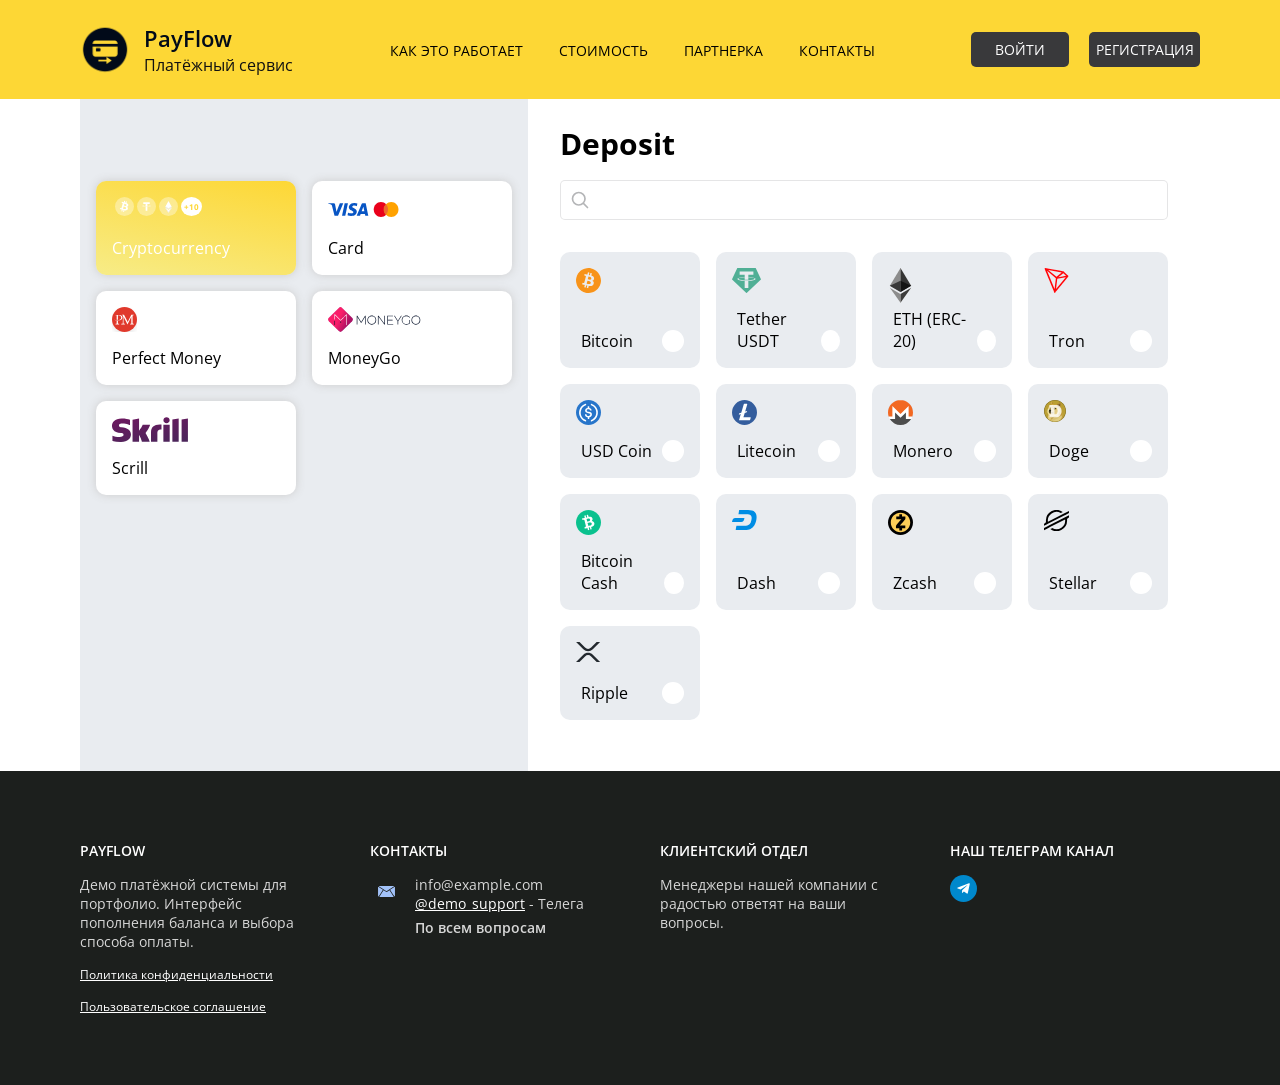
==== index.html @ 121de796 "Initial commit" ====
<!doctype html>
<html lang="en">
<head>
    <meta charset="UTF-8">
    <meta name="viewport" content="width=device-width, user-scalable=no, initial-scale=1.0, maximum-scale=1.0, minimum-scale=1.0">
    <meta http-equiv="X-UA-Compatible" content="ie=edge">
    <title>Оплата | PayFlow</title>
    <link rel="icon" type="image/png" href="./static/assets/img/favicon.png" />
    <link rel="apple-touch-icon-precomposed" href="./static/assets/img/favicon.png"/>
    <link href="https://fonts.googleapis.com/css2?family=Open+Sans:wght@400;700&display=swap" rel="stylesheet">
    <link rel="stylesheet" href="./static/assets/css/main.css">
</head>
<body>
    <section class="wrapper">
        <section class="header">
            <div class="container">
                <div class="header__logo">
                    <img src="./static/assets/img/logo.png" alt="" class="header__logo-image">
                    <p class="header__logo-title">
                        <span class="bold">PayFlow</span>
                        <span>Платёжный сервис</span>
                    </p>
                </div>
                <ul class="header__menu">
                    <li class="header__menu-item"><a href="#" class="header__menu-item-link">Как это работает</a></li>
                    <li class="header__menu-item"><a href="#" class="header__menu-item-link">Стоимость</a></li>
                    <li class="header__menu-item"><a href="#" class="header__menu-item-link">Партнерка</a></li>
                    <li class="header__menu-item"><a href="#contacts" class="header__menu-item-link">Контакты</a></li>
                </ul>
                <div class="header__auth">
                    <a href="#" class="header__auth-link">Войти</a>
                    <a href="#" class="header__auth-link">Регистрация</a>
                </div>
            </div>
        </section>

        <section class="payment-sistems">
            <div class="container">
                <div class="d-flex flex-wrap">
                    <div class="payment-sistems__left">
                        <div class="region opacity-0">
                            <span>Payment methods for the region</span><strong>Georgia </strong>
                            <a href="#">Change</a>
                        </div>
                        <div class="payments">
                            <a href="./index.html" class="payment payment--active">
                                <div class="payment__icons">
                                    <svg xmlns="http://www.w3.org/2000/svg" fill="none" viewBox="0 0 18 18" id="btc-label" class="">
                                        <g>
                                            <rect class="btc-svg-mono svg-mono" width="18" height="18" fill="currentColor" rx="9"></rect>
                                            <!-- <rect class="btc-svg-color svg-color" width="18" height="18" fill="#F7931A" rx="9"></rect> -->
                                            <path fill="#fff" d="M12.64 7.906c.114-1.055-.634-1.727-1.778-2.155l.415-1.494-.908-.252-.42 1.486c-.237-.067-.477-.145-.723-.208l.414-1.479-.908-.252-.415 1.494c-.199-.05-1.835-.508-1.835-.508l-.272.972s.675.173.662.182c.37.102.43.35.413.544L6.149 10.33c-.048.11-.168.275-.424.207.009.015-.66-.184-.66-.184L4.58 11.39l1.833.514-.42 1.51.909.253.425-1.52c.247.075.489.145.726.21l-.423 1.51.908.253.42-1.509c1.388.407 2.691.135 3.193-1.14.297-.774-.142-1.801-.746-2.238.597-.122 1.093-.517 1.234-1.328zm-2.17 2.88c-.515 1.255-2.214.464-2.829.296l.54-2.008c.617.169 2.614.535 2.288 1.713zm.393-2.931c-.43 1.13-1.882.452-2.393.309l.488-1.824c.512.148 2.12.362 1.905 1.515z"></path>
                                        </g>
                                    </svg>
                                    <svg xmlns="http://www.w3.org/2000/svg" fill="none" viewBox="0 0 18 18" id="tether-label" class="">
                                        <g>
                                            <rect class="tether-svg svg-mono" width="18" height="18" fill="currentColor" rx="9"></rect>
                                            <!-- <rect class="tether-svg svg-color" width="18" height="18" fill="#4CC7A5" rx="9"></rect> -->
                                            <path fill="#fff" d="M9.814 9.3c-.046.004-.28.02-.804.02-.417 0-.713-.014-.817-.02-1.61-.076-2.812-.38-2.812-.745s1.202-.668 2.812-.747v1.19c.106.008.407.027.824.027.5 0 .75-.023.795-.027V7.809c1.607.078 2.806.382 2.806.746 0 .363-1.198.668-2.806.745h.002zm0-1.614V6.622h2.242V5H5.951v1.622h2.242v1.064C6.37 7.776 5 8.169 5 8.638c0 .47 1.37.861 3.193.953V13h1.62V9.59C11.632 9.499 13 9.107 13 8.638c0-.47-1.367-.86-3.187-.952z"></path>
                                        </g>
                                    </svg>
                                    <svg xmlns="http://www.w3.org/2000/svg" fill="none" viewBox="0 0 18 18" id="eth-label" class="">
                                        <rect class="ethereum-svg svg-mono" width="18" height="18" fill="currentColor" rx="9"></rect>
                                        <!-- <rect class="ethereum-svg svg-color" width="18" height="18" fill="#1D1C1C" rx="9"></rect> -->
                                        <path fill="#fff" d="M11.976 9.166l-2.84-5.082a.153.153 0 00-.272 0l-2.84 5.082a.186.186 0 00.053.242l2.84 1.881c.051.034.115.034.165 0l2.84-1.88c.077-.05.1-.16.054-.243z"></path>
                                        <path fill="#fff" d="M11.84 10.22l-2.757 1.86a.148.148 0 01-.168 0l-2.757-1.86c-.05-.034-.105.03-.071.083l2.78 4.347c.065.1.199.1.263 0l2.781-4.347c.033-.052-.022-.117-.071-.084z"></path>
                                        <path fill="#E6E7E8" d="M11.76 8.779L9.083 10.55a.148.148 0 01-.166 0L6.24 8.78l-.216.387a.186.186 0 00.053.243l2.84 1.88c.051.034.115.034.166 0l2.84-1.88c.075-.05.1-.16.053-.243l-.216-.387z"></path>
                                        <path fill="#E6E7E8" d="M11.84 10.22l-.61.41-2.1 3.283c-.064.1-.198.1-.262 0l-2.1-3.282-.61-.412c-.05-.033-.105.032-.071.084l2.78 4.347c.065.1.199.1.263 0l2.781-4.347c.033-.052-.022-.117-.072-.084z"></path>
                                    </svg>
                                    <span class="payment__current"> +10</span>
                                </div>
                                <div class="payment__title">Cryptocurrency</div>
                            </a>
                            <a href="./cards-template/master-card.html" class="payment">
                                <div class="payment__icons">
                                    <svg width="41" height="13" viewBox="0 0 41 13" fill="none" xmlns="http://www.w3.org/2000/svg" id="card_visa-card">
                                        <!-- <g class="visa-svg svg-mono" fill="#fff">
                                            <path fill-rule="evenodd" clip-rule="evenodd" d="M40.22 12.798h.08l-.044-.212-.058-.28-.447-2.135a1459.488 1459.488 0 01-.83-3.968c-.126-.611-.254-1.222-.382-1.833L37.69.298c-.013-.057-.03-.08-.092-.08H34.91c-.075 0-.155.005-.23.018-.57.093-.96.412-1.181.942-.805 1.924-1.612 3.847-2.418 5.77l-2.418 5.77a.984.984 0 01-.03.08h3.335c.053 0 .075-.018.093-.067.212-.583.425-1.167.633-1.75.013-.045.035-.062.084-.062h4.052c.053 0 .076.017.084.066l.16.763.203.97c.014.066.04.08.102.08h2.84zm-4.835-9.16c.327 1.564.655 3.13.982 4.707-.907 0-1.805 0-2.712.005.57-1.579 1.137-3.144 1.708-4.713h.022z"></path>
                                            <path d="M0 .58C.027.458.049.343.075.224H5.566c.783 0 1.384.486 1.54 1.25.15.77.291 1.54.437 2.309.155.831.314 1.662.47 2.494.15.809.305 1.618.455 2.423l.018.088c.053-.137.101-.256.15-.376 1.07-2.701 2.137-5.403 3.203-8.1.027-.066.058-.088.128-.088 1.075.004 2.15 0 3.226.004h.093c-.014.031-.018.053-.027.075L10.043 12.74c-.018.048-.04.07-.093.066H6.64c-.021 0-.04 0-.066-.004-.075-.297-.154-.588-.23-.885L4.287 3.96l-.385-1.464a1.272 1.272 0 00-.668-.822 8.709 8.709 0 00-1.606-.646C1.106.873.575.744.053.603.04.59.023.585 0 .58zM28.815 3.207a6.984 6.984 0 00-1.08-.384 6.134 6.134 0 00-1.77-.204c-.397.013-.787.075-1.145.265-.235.124-.43.288-.531.54-.124.3-.062.566.141.809.186.221.425.385.673.522.456.256.916.495 1.376.747.513.283 1.004.601 1.416 1.026.442.45.739.977.845 1.605.053.322.057.645.022.972a3.84 3.84 0 01-.46 1.504c-.394.703-.965 1.216-1.664 1.6-.593.327-1.23.526-1.898.65a8.775 8.775 0 01-1.831.137c-.983-.03-1.947-.163-2.885-.464-.177-.057-.345-.124-.526-.19.199-.92.393-1.835.588-2.755.035.014.062.027.088.04.465.221.934.42 1.434.548.411.106.827.173 1.252.195.327.018.65.026.973-.018.43-.057.837-.168 1.177-.45.332-.27.456-.69.323-1.066a1.07 1.07 0 00-.296-.43 3.438 3.438 0 00-.775-.53c-.38-.203-.77-.393-1.15-.601-.553-.3-1.066-.663-1.49-1.136-.377-.42-.642-.898-.74-1.455-.088-.5-.044-.995.084-1.481.235-.862.744-1.539 1.451-2.065.65-.482 1.385-.778 2.173-.955A8.093 8.093 0 0126.73.01c.885.04 1.743.225 2.575.521.057.022.066.04.057.102-.18.84-.362 1.68-.54 2.52.005.009 0 .027-.008.053zM14.012 12.793l.132-.632c.257-1.194.51-2.383.766-3.577.26-1.211.518-2.427.778-3.639.261-1.216.522-2.432.784-3.643.07-.336.141-.672.216-1.008.01-.04.014-.075.076-.075 1.044.004 2.088 0 3.132 0h.053c-.022.12-.044.23-.07.34-.421 1.968-.841 3.94-1.266 5.907-.416 1.937-.832 3.873-1.243 5.81-.036.16-.067.314-.102.473-.009.035-.022.049-.058.049h-3.167c-.01.004-.018 0-.031-.005z"></path>
                                        </g> -->
                                        <g class="visa-svg svg-color" fill="#0855C4"><path fill-rule="evenodd" clip-rule="evenodd" d="M40.22 12.798h.08l-.044-.212-.058-.28-.447-2.135a1459.488 1459.488 0 01-.83-3.968c-.126-.611-.254-1.222-.382-1.833L37.69.298c-.013-.057-.03-.08-.092-.08H34.91c-.075 0-.155.005-.23.018-.57.093-.96.412-1.181.942-.805 1.924-1.612 3.847-2.418 5.77l-2.418 5.77a.984.984 0 01-.03.08h3.335c.053 0 .075-.018.093-.067.212-.583.425-1.167.633-1.75.013-.045.035-.062.084-.062h4.052c.053 0 .076.017.084.066l.16.763.203.97c.014.066.04.08.102.08h2.84zm-4.835-9.16c.327 1.564.655 3.13.982 4.707-.907 0-1.805 0-2.712.005.57-1.579 1.137-3.144 1.708-4.713h.022z"></path><path d="M0 .58C.027.458.049.343.075.224H5.566c.783 0 1.384.486 1.54 1.25.15.77.291 1.54.437 2.309.155.831.314 1.662.47 2.494.15.809.305 1.618.455 2.423l.018.088c.053-.137.101-.256.15-.376 1.07-2.701 2.137-5.403 3.203-8.1.027-.066.058-.088.128-.088 1.075.004 2.15 0 3.226.004h.093c-.014.031-.018.053-.027.075L10.043 12.74c-.018.048-.04.07-.093.066H6.64c-.021 0-.04 0-.066-.004-.075-.297-.154-.588-.23-.885L4.287 3.96l-.385-1.464a1.272 1.272 0 00-.668-.822 8.709 8.709 0 00-1.606-.646C1.106.873.575.744.053.603.04.59.023.585 0 .58zM28.815 3.207a6.984 6.984 0 00-1.08-.384 6.134 6.134 0 00-1.77-.204c-.397.013-.787.075-1.145.265-.235.124-.43.288-.531.54-.124.3-.062.566.141.809.186.221.425.385.673.522.456.256.916.495 1.376.747.513.283 1.004.601 1.416 1.026.442.45.739.977.845 1.605.053.322.057.645.022.972a3.84 3.84 0 01-.46 1.504c-.394.703-.965 1.216-1.664 1.6-.593.327-1.23.526-1.898.65a8.775 8.775 0 01-1.831.137c-.983-.03-1.947-.163-2.885-.464-.177-.057-.345-.124-.526-.19.199-.92.393-1.835.588-2.755.035.014.062.027.088.04.465.221.934.42 1.434.548.411.106.827.173 1.252.195.327.018.65.026.973-.018.43-.057.837-.168 1.177-.45.332-.27.456-.69.323-1.066a1.07 1.07 0 00-.296-.43 3.438 3.438 0 00-.775-.53c-.38-.203-.77-.393-1.15-.601-.553-.3-1.066-.663-1.49-1.136-.377-.42-.642-.898-.74-1.455-.088-.5-.044-.995.084-1.481.235-.862.744-1.539 1.451-2.065.65-.482 1.385-.778 2.173-.955A8.093 8.093 0 0126.73.01c.885.04 1.743.225 2.575.521.057.022.066.04.057.102-.18.84-.362 1.68-.54 2.52.005.009 0 .027-.008.053zM14.012 12.793l.132-.632c.257-1.194.51-2.383.766-3.577.26-1.211.518-2.427.778-3.639.261-1.216.522-2.432.784-3.643.07-.336.141-.672.216-1.008.01-.04.014-.075.076-.075 1.044.004 2.088 0 3.132 0h.053c-.022.12-.044.23-.07.34-.421 1.968-.841 3.94-1.266 5.907-.416 1.937-.832 3.873-1.243 5.81-.036.16-.067.314-.102.473-.009.035-.022.049-.058.049h-3.167c-.01.004-.018 0-.031-.005z"></path>
                                    </g>
                                </svg>
                                <svg width="26" height="15" viewBox="0 0 26 15" fill="none" xmlns="http://www.w3.org/2000/svg" id="card_mastercard">
                                    <g class="mastercard-svg svg-color">
                                        <path d="M7.956 15c3.986 0 7.218-3.358 7.218-7.5 0-4.142-3.232-7.5-7.218-7.5C3.969 0 .736 3.358.736 7.5c0 4.142 3.233 7.5 7.22 7.5z" fill="#EA001B"></path>
                                        <path d="M18.268 15c3.987 0 7.219-3.358 7.219-7.5 0-4.142-3.232-7.5-7.219-7.5S11.05 3.358 11.05 7.5c0 4.142 3.232 7.5 7.22 7.5z" fill="#FFA200"></path>
                                        <path fill-rule="evenodd" clip-rule="evenodd" d="M12.864 2a7.866 7.866 0 00-2.227 5.5c0 2.14.85 4.082 2.227 5.5a7.866 7.866 0 002.228-5.5c0-2.142-.85-4.083-2.228-5.5z" fill="#ED692C"></path>
                                    </g>
                                    <!-- <g class="mastercard-svg svg-mono">
                                        <path d="M7.956 15c3.986 0 7.218-3.358 7.218-7.5 0-4.142-3.232-7.5-7.218-7.5C3.969 0 .736 3.358.736 7.5c0 4.142 3.233 7.5 7.22 7.5z" fill="#ffffffbb"></path><path d="M18.268 15c3.987 0 7.219-3.358 7.219-7.5 0-4.142-3.232-7.5-7.219-7.5S11.05 3.358 11.05 7.5c0 4.142 3.232 7.5 7.22 7.5z" fill="#ffffff5e"></path>
                                        <path fill-rule="evenodd" clip-rule="evenodd" d="M12.864 2a7.866 7.866 0 00-2.227 5.5c0 2.14.85 4.082 2.227 5.5a7.866 7.866 0 002.228-5.5c0-2.142-.85-4.083-2.228-5.5z" fill="#ffffff5e"></path>
                                    </g> -->
                                </svg>
                                </div>
                                <div class="payment__title">Card</div>
                            </a>
                            <a href="./cards-template/perfect-money.html" class="payment">
                                <div class="payment__icons">
                                    <svg xmlns="http://www.w3.org/2000/svg" xmlns:xlink="http://www.w3.org/1999/xlink" viewBox="0 0 25 25" id="perfectmoney-card">
                                        <defs>
                                            <filter id="perfect-money_svg__a" width="160%" height="160%" x="-30%" y="-18%" filterUnits="objectBoundingBox">
                                                <feOffset dy="3" in="SourceAlpha" result="shadowOffsetOuter1"></feOffset>
                                                <feGaussianBlur in="shadowOffsetOuter1" result="shadowBlurOuter1" stdDeviation="2"></feGaussianBlur>
                                                <feColorMatrix in="shadowBlurOuter1" values="0 0 0 0 0 0 0 0 0 0 0 0 0 0 0 0 0 0 0.09 0"></feColorMatrix>
                                            </filter>
                                            <path id="perfect-money_svg__b" d="M22.5 10C15.596 10 10 15.596 10 22.5S15.596 35 22.5 35 35 29.404 35 22.5 29.401 10 22.5 10zm-5.37 17.405h-3.592v-.584h.616a.54.54 0 00.515-.546v-2.6a16.2 16.2 0 001.244.03v2.606a.552.552 0 00.524.507h.69v.587h.003zm-4.99-4.702c1.426.312 2.877.34 4.703.237 1.353-.08 2.352-1.058 2.352-2.364 0-1.294-1.038-2.31-2.324-2.324h-.958v4.387c-.434.011-.846.011-1.244-.003v-4.098a.314.314 0 00-.295-.286h-.822v-.365h4.168c1.523 0 2.74 1.192 2.74 2.656 0 1.464-1.242 2.517-2.757 2.653-2.338.234-4.657.067-5.562-.493zm18.968 4.118h.663v.584h-3.592v-.584h.593a.548.548 0 00.543-.538v-6.598l-3.842 7.731v-.013.002l-3.98-8.015v6.944a.546.546 0 00.484.49h.885v.584H19.27v-.585h.935c0-.005-.003-.008-.003-.013a.552.552 0 00.551-.552l.006-.005.217-7.592a.323.323 0 00-.306-.304h-.61v-.584h1.52l.454-.003 3.672 7.322 3.636-7.255v-.064h2.43v.584h-.868a.324.324 0 00-.315.31v7.65c.022.273.242.49.518.504z"></path>
                                        </defs>
                                        <g fill="#fff" fill-rule="evenodd">
                                            <g fill-rule="nonzero">
                                                <g class="perfect-money-svg svg-mono " transform="translate(-10 -10)">
                                                    <use fill="#000" filter="url(#perfect-money_svg__a)" xlink:href="#perfect-money_svg__b"></use>
                                                    <use fill="#FFF" xlink:href="#perfect-money_svg__b"></use>
                                                </g>
                                            </g>
                                        </g>
                                        <g fill="none" fill-rule="evenodd">
                                            <g fill-rule="nonzero">
                                                <g>
                                                    <g class="perfect-money-svg svg-color">
                                                        <circle cx="12.5" cy="12.5" r="12.5" fill="#E0392C"></circle>
                                                        <g fill="#FFF">
                                                            <path d="M20.905 8.357h.869v-.584h-2.43v.064l-3.64 7.255-3.671-7.322-.453.003h-1.52v.584h.61a.32.32 0 01.306.304l-.22 7.592-.005.005a.553.553 0 01-.551.552l.002.014h-.935v.584h3.591v-.583h-.885a.547.547 0 01-.484-.49V9.39l3.987 8.015v-.002.013l3.842-7.73v6.597a.55.55 0 01-.543.538h-.593v.584h3.592v-.584h-.663a.548.548 0 01-.518-.504v-7.65a.317.317 0 01.312-.31z"></path><path d="M10.454 10.543c0-1.464-1.217-2.656-2.74-2.656H3.551v.365h.821c.156.01.281.133.295.286v4.097c.398.014.813.014 1.245.002V8.252h.957c1.285.013 2.324 1.03 2.324 2.323 0 1.306-1 2.283-2.353 2.364-1.829.103-3.276.075-4.702-.237.905.56 3.221.73 5.557.496 1.517-.14 2.759-1.189 2.759-2.656zm-4.541 5.771v-2.606c-.434.006-.852-.005-1.244-.03v2.6a.541.541 0 01-.515.546h-.615v.584h3.59v-.583h-.69a.556.556 0 01-.526-.51z"></path>
                                                        </g>
                                                    </g>
                                                </g>
                                            </g>
                                        </g>
                                    </svg>
                                </div>
                                <div class="payment__title">Perfect Money</div>
                            </a>
                            <a href="./cards-template/money-go.html" class="payment ">
                                <div class="payment__icons">
                                    <svg viewBox="0 0 63 17" fill="none" xmlns="http://www.w3.org/2000/svg" id="money_go-card">
                                        <g class="money-go-svg svg-mono" fill="fff">
                                            <path d="M19.983 5.93l2.593 4.258L25.17 5.93h.439v5.963h-.439V6.754L22.765 10.7h-.378l-2.404-3.945v5.139h-.442V5.93h.442zM26.776 8.913a3.17 3.17 0 01.848-2.211 2.83 2.83 0 01.957-.655c.375-.161.772-.238 1.19-.23.418-.008.815.069 1.19.23.378.158.7.376.965.655.268.276.479.607.631.993.156.386.23.792.222 1.218.008.427-.066.833-.222 1.219a3.028 3.028 0 01-.63.997 2.84 2.84 0 01-.966.651c-.375.161-.772.237-1.19.23a2.847 2.847 0 01-1.19-.23 2.86 2.86 0 01-.957-.651 3.063 3.063 0 01-.627-.997 3.17 3.17 0 01-.221-1.219zm5.548 0c.003-.37-.059-.72-.185-1.049a2.59 2.59 0 00-.526-.86 2.337 2.337 0 00-.817-.567 2.44 2.44 0 00-1.025-.201 2.424 2.424 0 00-2.235 1.322 2.78 2.78 0 00-.31 1.355 2.78 2.78 0 00.31 1.355 2.436 2.436 0 002.235 1.32 2.435 2.435 0 002.235-1.319c.218-.41.324-.862.318-1.356zM34.38 5.93l3.929 5.231v-5.23h.446v5.962h-.438L34.39 6.666v5.227h-.45V5.93h.442zM44.266 5.93v.414H40.73v2.348h3.197v.418H40.73v2.373h3.615v.41h-4.065V5.93h3.985zM44.903 5.93h.502l2.127 3.353 2.123-3.353h.503l-2.404 3.771v2.192h-.455V9.7L44.903 5.93zM50.128 8.913a3.152 3.152 0 01.22-1.218c.156-.386.368-.717.636-.993.27-.279.598-.497.981-.655.386-.161.796-.238 1.23-.23.529 0 1.011.11 1.448.33.437.22.795.527 1.073.92l-.37.238a2.376 2.376 0 00-.908-.792 2.74 2.74 0 00-1.243-.277 2.612 2.612 0 00-1.065.2c-.33.137-.608.326-.836.568a2.646 2.646 0 00-.531.86c-.126.33-.188.68-.185 1.05a2.72 2.72 0 00.189 1.049c.131.33.313.615.547.856.233.239.516.428.848.567.335.14.692.207 1.07.201.434 0 .84-.07 1.218-.209.38-.14.68-.332.896-.579V8.865h.439v2.115c-.247.306-.607.555-1.082.748a3.847 3.847 0 01-1.471.281 3.024 3.024 0 01-1.227-.229 2.989 2.989 0 01-.993-.651 3.087 3.087 0 01-.884-2.216zM56.76 8.913a3.17 3.17 0 01.848-2.211 2.83 2.83 0 01.957-.655c.375-.161.772-.238 1.19-.23.418-.008.815.069 1.19.23.378.158.7.376.965.655.268.276.479.607.632.993.155.386.229.792.22 1.218.009.427-.065.833-.22 1.219a3.028 3.028 0 01-.632.997 2.84 2.84 0 01-.965.651c-.375.161-.772.237-1.19.23a2.847 2.847 0 01-1.19-.23 2.859 2.859 0 01-.957-.651 3.063 3.063 0 01-.627-.997 3.17 3.17 0 01-.221-1.219zm5.548 0c.003-.37-.059-.72-.185-1.049a2.59 2.59 0 00-.526-.86 2.337 2.337 0 00-.817-.567 2.44 2.44 0 00-1.025-.201 2.424 2.424 0 00-2.235 1.322 2.78 2.78 0 00-.31 1.355 2.78 2.78 0 00.31 1.355 2.436 2.436 0 002.235 1.32 2.435 2.435 0 002.236-1.319c.217-.41.323-.862.317-1.356z">

                                            </path>
                                            <path d="M7.363.596a1.594 1.594 0 012.254 0l6.767 6.767a1.594 1.594 0 010 2.254l-6.767 6.767a1.594 1.594 0 01-2.254 0L.596 9.617a1.594 1.594 0 010-2.254L7.363.596z" fill="#C0DDF7"></path>
                                            <path fill-rule="evenodd" clip-rule="evenodd" d="M4.383 5.113a.2.2 0 01.34-.14h.001l3.85 3.851 1.873-1.872a.2.2 0 01.282.281L8.713 9.25a.2.2 0 01-.304-.027L4.78 5.594v2.707a.2.2 0 11-.398 0V5.113zm6.989 1.477l.98-.98v6.542a.2.2 0 10.398 0V5.113a.2.2 0 00-.38-.085l-1.28 1.28a.2.2 0 00.282.282z"></path>
                                            <path d="M4.383 9.496a.2.2 0 01.398 0v2.656a.2.2 0 11-.398 0V9.496zM9.031 10.227a.398.398 0 11-.797 0 .398.398 0 01.797 0z"></path>
                                        </g>
                                        <g class="money-go-svg svg-color">
                                            <path d="M19.983 5.93l2.593 4.258L25.17 5.93h.439v5.963h-.439V6.754L22.765 10.7h-.378l-2.404-3.945v5.139h-.442V5.93h.442zM26.776 8.913a3.17 3.17 0 01.848-2.211 2.83 2.83 0 01.957-.655c.375-.161.772-.238 1.19-.23.418-.008.815.069 1.19.23.378.158.7.376.965.655.268.276.479.607.631.993.156.386.23.792.222 1.218.008.427-.066.833-.222 1.219a3.028 3.028 0 01-.63.997 2.84 2.84 0 01-.966.651c-.375.161-.772.237-1.19.23a2.847 2.847 0 01-1.19-.23 2.86 2.86 0 01-.957-.651 3.063 3.063 0 01-.627-.997 3.17 3.17 0 01-.221-1.219zm5.548 0c.003-.37-.059-.72-.185-1.049a2.59 2.59 0 00-.526-.86 2.337 2.337 0 00-.817-.567 2.44 2.44 0 00-1.025-.201 2.424 2.424 0 00-2.235 1.322 2.78 2.78 0 00-.31 1.355 2.78 2.78 0 00.31 1.355 2.436 2.436 0 002.235 1.32 2.435 2.435 0 002.235-1.319c.218-.41.324-.862.318-1.356zM34.38 5.93l3.929 5.231v-5.23h.446v5.962h-.438L34.39 6.666v5.227h-.45V5.93h.442zM44.266 5.93v.414H40.73v2.348h3.197v.418H40.73v2.373h3.615v.41h-4.065V5.93h3.985zM44.903 5.93h.502l2.127 3.353 2.123-3.353h.503l-2.404 3.771v2.192h-.455V9.7L44.903 5.93zM50.128 8.913a3.152 3.152 0 01.22-1.218c.156-.386.368-.717.636-.993.27-.279.598-.497.981-.655.386-.161.796-.238 1.23-.23.529 0 1.011.11 1.448.33.437.22.795.527 1.073.92l-.37.238a2.376 2.376 0 00-.908-.792 2.74 2.74 0 00-1.243-.277 2.612 2.612 0 00-1.065.2c-.33.137-.608.326-.836.568a2.646 2.646 0 00-.531.86c-.126.33-.188.68-.185 1.05a2.72 2.72 0 00.189 1.049c.131.33.313.615.547.856.233.239.516.428.848.567.335.14.692.207 1.07.201.434 0 .84-.07 1.218-.209.38-.14.68-.332.896-.579V8.865h.439v2.115c-.247.306-.607.555-1.082.748a3.847 3.847 0 01-1.471.281 3.024 3.024 0 01-1.227-.229 2.989 2.989 0 01-.993-.651 3.087 3.087 0 01-.884-2.216zM56.76 8.913a3.17 3.17 0 01.848-2.211 2.83 2.83 0 01.957-.655c.375-.161.772-.238 1.19-.23.418-.008.815.069 1.19.23.378.158.7.376.965.655.268.276.479.607.632.993.155.386.229.792.22 1.218.009.427-.065.833-.22 1.219a3.028 3.028 0 01-.632.997 2.84 2.84 0 01-.965.651c-.375.161-.772.237-1.19.23a2.847 2.847 0 01-1.19-.23 2.859 2.859 0 01-.957-.651 3.063 3.063 0 01-.627-.997 3.17 3.17 0 01-.221-1.219zm5.548 0c.003-.37-.059-.72-.185-1.049a2.59 2.59 0 00-.526-.86 2.337 2.337 0 00-.817-.567 2.44 2.44 0 00-1.025-.201 2.424 2.424 0 00-2.235 1.322 2.78 2.78 0 00-.31 1.355 2.78 2.78 0 00.31 1.355 2.436 2.436 0 002.235 1.32 2.435 2.435 0 002.236-1.319c.217-.41.323-.862.317-1.356z" fill="#0E1930">

                                            </path>
                                            <path d="M7.363.596a1.594 1.594 0 012.254 0l6.767 6.767a1.594 1.594 0 010 2.254l-6.767 6.767a1.594 1.594 0 01-2.254 0L.596 9.617a1.594 1.594 0 010-2.254L7.363.596z" fill="url(#money_go_svg__a)"></path>
                                            <path fill-rule="evenodd" clip-rule="evenodd" d="M4.383 5.113a.2.2 0 01.34-.14h.001l3.85 3.851 1.873-1.872a.2.2 0 01.282.281L8.713 9.25a.2.2 0 01-.304-.027L4.78 5.594v2.707a.2.2 0 11-.398 0V5.113zm6.989 1.477l.98-.98v6.542a.2.2 0 10.398 0V5.113a.2.2 0 00-.38-.085l-1.28 1.28a.2.2 0 00.282.282z" fill="#fff">

                                            </path>
                                            <path d="M4.383 9.496a.2.2 0 11.398 0v2.656a.2.2 0 11-.398 0V9.496zM9.031 10.227a.398.398 0 11-.797 0 .398.398 0 01.797 0z" fill="#0E1930"></path><defs><linearGradient id="money_go_svg__a" x1="6.574" y1="9.647" x2="12.684" y2="12.569" gradientUnits="userSpaceOnUse"><stop offset="0" stop-color="#F91E6A"></stop><stop offset="1" stop-color="#AE1264"></stop></linearGradient></defs></g>
                                        </svg>
                                </div>
                                <div class="payment__title">MoneyGo</div>
                            </a>
                            <a href="./cards-template/scrill.html" class="payment">
                                <div class="payment__icons">
                                <svg viewBox="0 0 76 25" fill="none" xmlns="http://www.w3.org/2000/svg" id="skrill-card">
                                        <g class="skrill-svg svg-mono" fill="#fff">
                                            <g clip-path="url(#skrill_svg__a)">
                                                <path fill-rule="evenodd" clip-rule="evenodd" d="M54.536 6.14c1.721 0 3.117-1.336 3.117-2.982 0-1.647-1.396-2.983-3.117-2.983-1.719 0-3.114 1.336-3.114 2.983 0 1.646 1.395 2.981 3.114 2.981zM30.67 7.75c-.14.337-1.152 3.074-3.6 5.91V1.533l-6.522 1.234V24.75h6.522v-6.795c1.889 2.712 2.821 6.795 2.821 6.795h7.812c-.772-3.075-4.152-8.745-4.152-8.745 3.033-3.682 4.366-7.606 4.578-8.256h-7.459zm17.146-.23c-5.842.18-8.807 2.688-8.807 7.676v9.554h6.373V16.96c0-2.987.408-4.267 4.11-4.389V7.607c-.623-.126-1.676-.087-1.676-.087zM9.609 10.17c-.799-.05-2.648-.165-2.648-1.759 0-1.923 2.662-1.923 3.66-1.923 1.757 0 4.031.497 5.655.962 0 0 .906.306 1.677.619l.072.018V2.82l-.098-.028c-1.917-.642-4.146-1.26-8.278-1.26C2.524 1.532 0 5.506 0 8.91c0 1.963.879 6.58 9.038 7.113.692.04 2.527.142 2.527 1.79 0 1.36-1.502 2.161-4.03 2.161-2.77 0-5.458-.676-7.09-1.317v5.425c2.444.613 5.198.92 8.426.92 6.966 0 10.086-3.76 10.086-7.486 0-4.225-3.49-6.97-9.348-7.345zm41.768 14.58h6.321V7.768h-6.321V24.75zM69.601 2.615V24.75h6.323V1.532L69.6 2.615zm-9.225 0l6.316-1.083V24.75h-6.316V2.615z">

                                                </path>
                                            </g>
                                            <defs>
                                                <clipPath id="skrill_svg__a">
                                                    <path d="M0 0h76v25H0z"></path>
                                                </clipPath>
                                            </defs>
                                        </g>
                                        <g class="skrill-svg svg-color">
                                        <g clip-path="url(#skrill_svg__b)">
                                        <path fill-rule="evenodd" clip-rule="evenodd" d="M54.536 6.14c1.721 0 3.117-1.336 3.117-2.982 0-1.647-1.396-2.983-3.117-2.983-1.719 0-3.114 1.336-3.114 2.983 0 1.646 1.395 2.981 3.114 2.981zM30.67 7.75c-.14.337-1.152 3.074-3.6 5.91V1.533l-6.522 1.234V24.75h6.522v-6.795c1.889 2.712 2.821 6.795 2.821 6.795h7.812c-.772-3.075-4.152-8.745-4.152-8.745 3.033-3.682 4.366-7.606 4.578-8.256h-7.459zm17.146-.23c-5.842.18-8.807 2.688-8.807 7.676v9.554h6.373V16.96c0-2.987.408-4.267 4.11-4.389V7.607c-.623-.126-1.676-.087-1.676-.087zM9.609 10.17c-.799-.05-2.648-.165-2.648-1.759 0-1.923 2.662-1.923 3.66-1.923 1.757 0 4.031.497 5.655.962 0 0 .906.306 1.677.619l.072.018V2.82l-.098-.028c-1.917-.642-4.146-1.26-8.278-1.26C2.524 1.532 0 5.506 0 8.91c0 1.963.879 6.58 9.038 7.113.692.04 2.527.142 2.527 1.79 0 1.36-1.502 2.161-4.03 2.161-2.77 0-5.458-.676-7.09-1.317v5.425c2.444.613 5.198.92 8.426.92 6.966 0 10.086-3.76 10.086-7.486 0-4.225-3.49-6.97-9.348-7.345zm41.768 14.58h6.321V7.768h-6.321V24.75zM69.601 2.615V24.75h6.323V1.532L69.6 2.615zm-9.225 0l6.316-1.083V24.75h-6.316V2.615z" fill="url(#skrill_svg__c)">

                                        </path>
                                        </g>
                                        <defs>
                                            <linearGradient id="skrill_svg__c" x1="20.533" y1=".175" x2="25.775" y2="30.875" gradientUnits="userSpaceOnUse">
                                                <stop offset="0" stop-color="#6B195F"></stop>
                                                <stop offset="1" stop-color="#4C255B"></stop>
                                            </linearGradient>
                                            <clipPath id="skrill_svg__b">
                                                <path fill="#fff" d="M0 0h76v25H0z"></path>
                                            </clipPath>
                                        </defs>
                                        </g>
                                    </svg>
                                </div>
                                <div class="payment__title">Scrill</div>
                            </a>

                        </div>
                    </div>
                    <div class="payment-sistems__right">

                        <!-- Deposit --- start --->
                        <div class="content deposit">
                            <h1 class="visually-hidden">Deposit</h1>
                            <div class="d-flex content__heading">
                                <h2 class="content__title">Deposit</h2>
                                <!-- <span>ID: 118379</span> -->
                            </div>
                            <div class="search">
                                <input class="search__input" type="search" id="search" data-search>
                                <div class="search__icon">
                                    <svg viewBox="0 0 24 24" fill="none" xmlns="http://www.w3.org/2000/svg"><g id="SVGRepo_bgCarrier" stroke-width="0"></g><g id="SVGRepo_tracerCarrier" stroke-linecap="round" stroke-linejoin="round"></g><g id="SVGRepo_iconCarrier"> <path d="M15.7955 15.8111L21 21M18 10.5C18 14.6421 14.6421 18 10.5 18C6.35786 18 3 14.6421 3 10.5C3 6.35786 6.35786 3 10.5 3C14.6421 3 18 6.35786 18 10.5Z" stroke="#b4b5b7" stroke-width="2" stroke-linecap="round" stroke-linejoin="round"></path> </g></svg>
                                </div>
                            </div>
                    
                            <div class="cards">
                                <article class="card" data-filter="bitcoin">
                                    <div class="card__icon">
                                        <svg viewBox="0 0 32 32" fill="none" xmlns="http://www.w3.org/2000/svg" id="btc"><g class="btc-svg svg-mono"><path class="btc-svg__icon" d="M12.128 31.524c8.574 2.138 17.256-3.08 19.393-11.652C33.658 11.3 28.443 2.617 19.87.48 11.3-1.659 2.618 3.559.48 12.132c-2.139 8.571 3.079 17.254 11.648 19.392zm7.408-21.84c2.217.764 3.839 1.909 3.519 4.039-.23 1.559-1.095 2.312-2.242 2.577 1.575.819 2.377 2.077 1.613 4.257-.947 2.708-3.197 2.937-6.192 2.37l-.727 2.912-1.755-.438.717-2.872c-.454-.113-.92-.233-1.399-.364l-.72 2.885-1.753-.435.727-2.918-.501-.13c-.248-.065-.498-.13-.75-.193l-2.285-.57.87-2.01s1.295.345 1.277.32c.497.122.717-.202.804-.418l1.148-4.603.186.046a1.483 1.483 0 00-.182-.058l.82-3.286c.02-.373-.108-.843-.82-1.021.028-.018-1.275-.318-1.275-.318l.467-1.874 2.422.604-.002.01c.363.09.738.176 1.121.263l.72-2.884 1.755.438-.707 2.826c.472.108.946.217 1.408.332l.699-2.809 1.756.438-.72 2.884zM13.98 20.141c1.431.378 4.566 1.207 5.064-.795.509-2.043-2.521-2.724-4.004-3.058-.167-.038-.315-.07-.435-.1l-.964 3.865c.097.024.212.054.34.088zm1.354-5.646c1.196.319 3.799 1.013 4.253-.804.464-1.86-2.07-2.421-3.306-2.695-.139-.03-.261-.058-.361-.083l-.875 3.506c.083.02.18.047.29.076z" fill="#fff"></path></g><path class="btc-svg svg-color" d="M12.128 31.524c8.574 2.138 17.256-3.08 19.393-11.652C33.658 11.3 28.443 2.617 19.87.48 11.3-1.659 2.618 3.559.48 12.132c-2.139 8.571 3.079 17.254 11.648 19.392zm7.408-21.84c2.217.764 3.839 1.909 3.519 4.039-.23 1.559-1.095 2.312-2.242 2.577 1.575.819 2.377 2.077 1.613 4.257-.947 2.708-3.197 2.937-6.192 2.37l-.727 2.912-1.755-.438.717-2.872c-.454-.113-.92-.233-1.399-.364l-.72 2.885-1.753-.435.727-2.918-.501-.13c-.248-.065-.498-.13-.75-.193l-2.285-.57.87-2.01s1.295.345 1.277.32c.497.122.717-.202.804-.418l1.148-4.603.186.046a1.483 1.483 0 00-.182-.058l.82-3.286c.02-.373-.108-.843-.82-1.021.028-.018-1.275-.318-1.275-.318l.467-1.874 2.422.604-.002.01c.363.09.738.176 1.121.263l.72-2.884 1.755.438-.707 2.826c.472.108.946.217 1.408.332l.699-2.809 1.756.438-.72 2.884zM13.98 20.141c1.431.378 4.566 1.207 5.064-.795.509-2.043-2.521-2.724-4.004-3.058-.167-.038-.315-.07-.435-.1l-.964 3.865c.097.024.212.054.34.088zm1.354-5.646c1.196.319 3.799 1.013 4.253-.804.464-1.86-2.07-2.421-3.306-2.695-.139-.03-.261-.058-.361-.083l-.875 3.506c.083.02.18.047.29.076z" fill="#F7931A"></path></svg>
                                    </div>
                                    <div class="card__footer">
                                        <div class="card__title">Bitcoin</div>
                                        <div class="check">
                                            <svg xmlns="http://www.w3.org/2000/svg" viewBox="0 0 512 512" aria-hidden="true" role="img" class="icon icon-check" fill="currentColor"><path d="M435.848 83.466L172.804 346.51l-96.652-96.652c-4.686-4.686-12.284-4.686-16.971 0l-28.284 28.284c-4.686 4.686-4.686 12.284 0 16.971l133.421 133.421c4.686 4.686 12.284 4.686 16.971 0l299.813-299.813c4.686-4.686 4.686-12.284 0-16.971l-28.284-28.284c-4.686-4.686-12.284-4.686-16.97 0z"></path></svg>
                                        </div>
                                    </div>
                                </article>
                                <article class="card"  data-filter="tether">
                                    <div class="card__icon">
                                        <svg width="29" height="25" viewBox="0 0 29 25" fill="none" xmlns="http://www.w3.org/2000/svg" id="tether"><path d="M14.52 12.299c1.182 0 1.712-.031 1.814-.039h-.003c3.625-.16 6.33-.787 6.33-1.535 0-.749-2.706-1.375-6.33-1.535v2.447c-.102.01-.666.056-1.794.056-.94 0-1.62-.04-1.858-.057V9.188c-3.632.161-6.342.787-6.342 1.537 0 .75 2.71 1.377 6.342 1.535.235.011.902.039 1.842.039z" fill="#50AF95"></path><path fill-rule="evenodd" clip-rule="evenodd" d="M.022 11.13L5.31.123A.212.212 0 015.506 0h17.989a.215.215 0 01.195.123l5.287 11.007a.212.212 0 01-.046.25l-14.28 13.56a.219.219 0 01-.302 0L.069 11.378a.213.213 0 01-.047-.248zm16.312-4.384v2.19c4.104.189 7.186.994 7.186 1.96s-3.085 1.772-7.186 1.96v7.02h-3.655v-7.018c-4.11-.188-7.202-.994-7.202-1.961 0-.967 3.091-1.774 7.202-1.961v-2.19H7.622v-3.34h13.77v3.34h-5.058z" fill="#50AF95"></path>
                                        
                                        </svg>
                                    </div>
                                    <div class="card__footer">
                                        <div class="card__title">Tether USDT</div>
                                        <div class="check">
                                            <svg xmlns="http://www.w3.org/2000/svg" viewBox="0 0 512 512" aria-hidden="true" role="img" class="icon icon-check" fill="currentColor"><path d="M435.848 83.466L172.804 346.51l-96.652-96.652c-4.686-4.686-12.284-4.686-16.971 0l-28.284 28.284c-4.686 4.686-4.686 12.284 0 16.971l133.421 133.421c4.686 4.686 12.284 4.686 16.971 0l299.813-299.813c4.686-4.686 4.686-12.284 0-16.971l-28.284-28.284c-4.686-4.686-12.284-4.686-16.97 0z"></path></svg>
                                        </div>
                                    </div>
                                </article>
                                <article class="card" data-filter="etc">
                                    <div class="card__icon">
                                        <svg viewBox="0 0 23 32" fill="none" xmlns="http://www.w3.org/2000/svg" id="eth"><g class="ethereum-svg svg-mono" fill="#fff"><path d="M11.493 0l-.216.73v21.158l.216.215 9.82-5.806L11.494 0z"></path><path d="M11.492 0L1.67 16.297l9.822 5.806V0zm0 23.962l-.121.147v7.539l.121.352 9.828-13.84-9.828 5.802z"></path><path d="M11.492 32v-8.038L1.67 18.16 11.492 32zm0-9.897l9.822-5.806-9.821-4.464v10.27zM1.67 16.297l9.822 5.806v-10.27L1.67 16.297z"></path></g><g class="ethereum-svg svg-color"><path d="M11.493 0l-.216.73v21.158l.216.215 9.82-5.806L11.494 0z" fill="#343434"></path><path d="M11.492 0L1.67 16.297l9.822 5.806V0z" fill="#8C8C8C"></path><path d="M11.492 23.962l-.121.147v7.539l.121.352 9.828-13.84-9.828 5.802z" fill="#3C3C3B"></path><path d="M11.492 32v-8.038L1.67 18.16 11.492 32z" fill="#8C8C8C"></path><path d="M11.493 22.103l9.82-5.806-9.82-4.464v10.27z" fill="#141414"></path><path d="M1.67 16.297l9.822 5.806v-10.27L1.67 16.297z" fill="#393939"></path></g></svg>
                                    </div>
                                    <div class="card__footer">
                                        <div class="card__title">ETH (ERC-20)</div>
                                        <div class="check">
                                            <svg xmlns="http://www.w3.org/2000/svg" viewBox="0 0 512 512" aria-hidden="true" role="img" class="icon icon-check" fill="currentColor"><path d="M435.848 83.466L172.804 346.51l-96.652-96.652c-4.686-4.686-12.284-4.686-16.971 0l-28.284 28.284c-4.686 4.686-4.686 12.284 0 16.971l133.421 133.421c4.686 4.686 12.284 4.686 16.971 0l299.813-299.813c4.686-4.686 4.686-12.284 0-16.971l-28.284-28.284c-4.686-4.686-12.284-4.686-16.97 0z"></path></svg>
                                        </div>
                                    </div>
                                </article>
                                <article class="card" data-filter="tron">
                                    <div class="card__icon">
                                        <svg viewBox="0 0 24 24" fill="none" xmlns="http://www.w3.org/2000/svg" id="tron"><g class="tron-svg svg-mono" fill="#fff"><path d="M23.081 7.23c-1.125-1.039-2.68-2.625-3.948-3.75l-.075-.052a1.434 1.434 0 00-.417-.233C15.585 2.625 1.361-.034 1.084 0a.525.525 0 00-.218.083l-.07.056A.836.836 0 00.6.454L.581.503V.81c1.602 4.459 7.924 19.065 9.17 22.493.074.232.217.675.483.697h.06c.142 0 .75-.802.75-.802s10.86-13.17 11.959-14.573c.142-.173.267-.359.375-.555a.904.904 0 00-.297-.84zm-9.25 1.534l4.634-3.844 2.719 2.505-7.354 1.339zm-1.8-.251l-7.98-6.54 12.91 2.38-4.93 4.16zm.72 1.713l8.167-1.316-9.338 11.25 1.17-9.934zm-9.785-7.6l8.397 7.124-1.215 10.418L2.966 2.625z"></path></g><g class="tron-svg svg-color"><path d="M23.081 7.23c-1.125-1.039-2.68-2.625-3.948-3.75l-.075-.052a1.434 1.434 0 00-.417-.233C15.585 2.625 1.361-.034 1.084 0a.525.525 0 00-.218.083l-.07.056A.836.836 0 00.6.454L.581.503V.81c1.602 4.459 7.924 19.065 9.17 22.493.074.232.217.675.483.697h.06c.142 0 .75-.802.75-.802s10.86-13.17 11.959-14.573c.142-.173.267-.359.375-.555a.904.904 0 00-.297-.84zm-9.25 1.534l4.634-3.844 2.719 2.505-7.354 1.339zm-1.8-.251l-7.98-6.54 12.91 2.38-4.93 4.16zm.72 1.713l8.167-1.316-9.338 11.25 1.17-9.934zm-9.785-7.6l8.397 7.124-1.215 10.418L2.966 2.625z" fill="#FF060A"></path></g></svg>
                                    </div>
                                    <div class="card__footer">
                                        <div class="card__title">Tron</div>
                                        <div class="check">
                                            <svg xmlns="http://www.w3.org/2000/svg" viewBox="0 0 512 512" aria-hidden="true" role="img" class="icon icon-check" fill="currentColor"><path d="M435.848 83.466L172.804 346.51l-96.652-96.652c-4.686-4.686-12.284-4.686-16.971 0l-28.284 28.284c-4.686 4.686-4.686 12.284 0 16.971l133.421 133.421c4.686 4.686 12.284 4.686 16.971 0l299.813-299.813c4.686-4.686 4.686-12.284 0-16.971l-28.284-28.284c-4.686-4.686-12.284-4.686-16.97 0z"></path></svg>
                                        </div>
                                    </div>
                                </article>
                                <article class="card">
                                    <div class="card__icon">
                                        <svg viewBox="0 0 24 24" fill="none" xmlns="http://www.w3.org/2000/svg" id="usdc"><g class="usdc-svg svg-mono" fill="#fff"><path fill-rule="evenodd" clip-rule="evenodd" d="M12 24c6.65 0 12-5.35 12-12S18.65 0 12 0 0 5.35 0 12s5.35 12 12 12zm3.3-10.1c0-1.75-1.05-2.35-3.15-2.6-1.5-.2-1.8-.6-1.8-1.3 0-.7.5-1.15 1.5-1.15.9 0 1.4.3 1.65 1.05.05.15.2.25.35.25h.8c.2 0 .35-.15.35-.35v-.05c-.2-1.1-1.1-1.95-2.25-2.05V6.5c0-.2-.15-.35-.4-.4h-.75c-.2 0-.35.15-.4.4v1.15c-1.5.2-2.45 1.2-2.45 2.45 0 1.65 1 2.3 3.1 2.55 1.4.25 1.85.55 1.85 1.35s-.7 1.35-1.65 1.35c-1.3 0-1.75-.55-1.9-1.3-.05-.2-.2-.3-.35-.3h-.85c-.2 0-.35.15-.35.35v.05c.2 1.25 1 2.15 2.65 2.4v1.2c0 .2.15.35.4.4h.75c.2 0 .35-.15.4-.4v-1.2c1.5-.25 2.5-1.3 2.5-2.65zM5 9.55c-1.45 3.85.55 8.2 4.45 9.6.15.1.3.3.3.45v.7c0 .1 0 .15-.05.2-.05.2-.25.3-.45.2-2.8-.9-4.95-3.05-5.85-5.85-1.5-4.75 1.1-9.8 5.85-11.3.05-.05.15-.05.2-.05.2.05.3.2.3.4v.7c0 .25-.1.4-.3.5C7.4 5.85 5.75 7.45 5 9.55zm9.3-5.8c.05-.2.25-.3.45-.2 2.75.9 4.95 3.05 5.85 5.9 1.5 4.75-1.1 9.8-5.85 11.3-.05.05-.15.05-.2.05-.2-.05-.3-.2-.3-.4v-.7c0-.25.1-.4.3-.5 2.05-.75 3.7-2.35 4.45-4.45 1.45-3.85-.55-8.2-4.45-9.6-.15-.1-.3-.3-.3-.5v-.7c0-.1 0-.15.05-.2z"></path></g><g class="usdc-svg svg-color"><path d="M12 24c6.65 0 12-5.35 12-12S18.65 0 12 0 0 5.35 0 12s5.35 12 12 12z" fill="#2775CA"></path><path d="M15.3 13.9c0-1.75-1.05-2.35-3.15-2.6-1.5-.2-1.8-.6-1.8-1.3 0-.7.5-1.15 1.5-1.15.9 0 1.4.3 1.65 1.05.05.15.2.25.35.25h.8c.2 0 .35-.15.35-.35v-.05c-.2-1.1-1.1-1.95-2.25-2.05V6.5c0-.2-.15-.35-.4-.4h-.75c-.2 0-.35.15-.4.4v1.15c-1.5.2-2.45 1.2-2.45 2.45 0 1.65 1 2.3 3.1 2.55 1.4.25 1.85.55 1.85 1.35s-.7 1.35-1.65 1.35c-1.3 0-1.75-.55-1.9-1.3-.05-.2-.2-.3-.35-.3h-.85c-.2 0-.35.15-.35.35v.05c.2 1.25 1 2.15 2.65 2.4v1.2c0 .2.15.35.4.4h.75c.2 0 .35-.15.4-.4v-1.2c1.5-.25 2.5-1.3 2.5-2.65z" fill="#fff"></path><path d="M9.45 19.15c-3.9-1.4-5.9-5.75-4.45-9.6.75-2.1 2.4-3.7 4.45-4.45.2-.1.3-.25.3-.5v-.7c0-.2-.1-.35-.3-.4-.05 0-.15 0-.2.05C4.5 5.05 1.9 10.1 3.4 14.85c.9 2.8 3.05 4.95 5.85 5.85.2.1.4 0 .45-.2.05-.05.05-.1.05-.2v-.7c0-.15-.15-.35-.3-.45zm5.3-15.6c-.2-.1-.4 0-.45.2-.05.05-.05.1-.05.2v.7c0 .2.15.4.3.5 3.9 1.4 5.9 5.75 4.45 9.6-.75 2.1-2.4 3.7-4.45 4.45-.2.1-.3.25-.3.5v.7c0 .2.1.35.3.4.05 0 .15 0 .2-.05 4.75-1.5 7.35-6.55 5.85-11.3-.9-2.85-3.1-5-5.85-5.9z" fill="#fff"></path></g>
                                        </svg>
                                    </div>
                                    <div class="card__footer">
                                        <div class="card__title">USD Coin</div>
                                        <div class="check">
                                            <svg xmlns="http://www.w3.org/2000/svg" viewBox="0 0 512 512" aria-hidden="true" role="img" class="icon icon-check" fill="currentColor"><path d="M435.848 83.466L172.804 346.51l-96.652-96.652c-4.686-4.686-12.284-4.686-16.971 0l-28.284 28.284c-4.686 4.686-4.686 12.284 0 16.971l133.421 133.421c4.686 4.686 12.284 4.686 16.971 0l299.813-299.813c4.686-4.686 4.686-12.284 0-16.971l-28.284-28.284c-4.686-4.686-12.284-4.686-16.97 0z"></path></svg>
                                        </div>
                                    </div>
                                </article>
                                <article class="card">
                                    <div class="card__icon">
                                        <svg viewBox="0 0 22 22" fill="none" xmlns="http://www.w3.org/2000/svg" id="litecoin"><g class="litecoin-svg svg-mono" fill="#fff"><path d="M11 0a11 11 0 1011 11A10.968 10.968 0 0011.064 0H11zm.186 11.373l-1.145 3.862h6.126a.306.306 0 01.292.18.308.308 0 01.028.118v.101l-.533 1.838a.397.397 0 01-.4.293H6.18l1.572-5.353-1.758.532.4-1.225 1.757-.533 2.21-7.51a.402.402 0 01.4-.293h2.37a.309.309 0 01.32.298v.101l-1.864 6.34 1.758-.534-.373 1.279-1.785.506z"></path></g><g class="litecoin-svg svg-color"><path d="M11 20.81c5.418 0 9.81-4.392 9.81-9.81S16.417 1.19 11 1.19 1.19 5.583 1.19 11s4.392 9.81 9.81 9.81z" fill="#fff"></path><path d="M11 0a11 11 0 1011 11A10.968 10.968 0 0011.064 0H11zm.186 11.373l-1.145 3.862h6.126a.306.306 0 01.292.18.308.308 0 01.028.118v.101l-.533 1.838a.397.397 0 01-.4.293H6.18l1.572-5.353-1.758.532.4-1.225 1.757-.533 2.21-7.51a.402.402 0 01.4-.293h2.37a.309.309 0 01.32.298v.101l-1.864 6.34 1.758-.534-.373 1.279-1.785.506z" fill="#345D9D"></path></g></svg>
                                    </div>
                                    <div class="card__footer">
                                        <div class="card__title">Litecoin</div>
                                        <div class="check">
                                            <svg xmlns="http://www.w3.org/2000/svg" viewBox="0 0 512 512" aria-hidden="true" role="img" class="icon icon-check" fill="currentColor"><path d="M435.848 83.466L172.804 346.51l-96.652-96.652c-4.686-4.686-12.284-4.686-16.971 0l-28.284 28.284c-4.686 4.686-4.686 12.284 0 16.971l133.421 133.421c4.686 4.686 12.284 4.686 16.971 0l299.813-299.813c4.686-4.686 4.686-12.284 0-16.971l-28.284-28.284c-4.686-4.686-12.284-4.686-16.97 0z"></path></svg>
                                        </div>
                                    </div>
                                </article>
                                <article class="card">
                                    <div class="card__icon">
                                        <svg viewBox="0 0 24 24" fill="none" xmlns="http://www.w3.org/2000/svg" id="monero"><g class="monero-svg svg-mono" fill="#fff"><path d="M23.997 11.999c0 6.626-5.371 11.999-11.998 11.999-6.627 0-11.999-5.373-11.999-12C0 5.373 5.372 0 12 0c6.627 0 11.998 5.372 11.998 11.999z" fill="url(#monero_svg__paint0_linear)"></path><path d="M12 0C5.373 0-.008 5.38.001 11.998a12.03 12.03 0 00.609 3.79h3.59V5.694l7.798 7.798 7.798-7.798v10.094h3.59a12.03 12.03 0 00.61-3.79C24.008 5.374 18.625.003 11.999.003V0z" fill="#78B7F8"></path><path d="M10.205 15.285l-3.403-3.403v6.351H1.745a11.998 11.998 0 0020.508 0h-5.059v-6.351l-3.403 3.403-1.793 1.793-1.793-1.793z"></path></g><g class="monero-svg svg-color"><path d="M23.997 11.999c0 6.626-5.371 11.999-11.998 11.999-6.627 0-11.999-5.373-11.999-12C0 5.373 5.372 0 12 0c6.627 0 11.998 5.372 11.998 11.999z" fill="#fff"></path><path d="M12 0C5.373 0-.008 5.38.001 11.998a12.03 12.03 0 00.609 3.79h3.59V5.694l7.798 7.798 7.798-7.798v10.094h3.59a12.03 12.03 0 00.61-3.79C24.008 5.374 18.625.003 11.999.003V0z" fill="#F26822"></path><path d="M10.205 15.285l-3.403-3.403v6.351H1.745a11.998 11.998 0 0020.508 0h-5.059v-6.351l-3.403 3.403-1.793 1.793-1.793-1.793z" fill="#4D4D4D"></path></g></svg>
                                    </div>
                                    <div class="card__footer">
                                        <div class="card__title">Monero</div>
                                        <div class="check">
                                            <svg xmlns="http://www.w3.org/2000/svg" viewBox="0 0 512 512" aria-hidden="true" role="img" class="icon icon-check" fill="currentColor"><path d="M435.848 83.466L172.804 346.51l-96.652-96.652c-4.686-4.686-12.284-4.686-16.971 0l-28.284 28.284c-4.686 4.686-4.686 12.284 0 16.971l133.421 133.421c4.686 4.686 12.284 4.686 16.971 0l299.813-299.813c4.686-4.686 4.686-12.284 0-16.971l-28.284-28.284c-4.686-4.686-12.284-4.686-16.97 0z"></path></svg>
                                        </div>
                                    </div>
                                </article>
                                <article class="card">
                                    <div class="card__icon">
                                        <svg width="22" height="22" viewBox="0 0 22 22" fill="none" xmlns="http://www.w3.org/2000/svg" id="doge">
                                            <path class="doge-svg svg-mono" fill="#fff" fill-rule="evenodd" d="M21.648 11c0 5.88-4.767 10.648-10.648 10.648C5.12 21.648.352 16.88.352 11S5.12.352 11 .352 21.648 5.12 21.648 11zm-8.46-6.11s2.75.532 3.862 3.405c0 0 1.593 3.778-.767 7.128 0 0-1.474 1.848-3.313 1.848H5.341V14.35h1.593V7.816H5.372l-.03-2.926h7.846zm-1.426 9.428c.65 0 1.25-.864 1.25-.864 1.12-1.743.403-3.937.403-3.937-.54-1.532-1.315-1.694-1.315-1.694h-1.671l.03 6.495h1.303z" clip-rule="evenodd">
                                            </path>
                                            <g class="doge-svg svg-color">
                                                <path fill="#988430" d="M11 22c6.075 0 11-4.925 11-11S17.075 0 11 0 0 4.925 0 11s4.925 11 11 11z"></path>
                                                <path fill="#7A6A2A" d="M11 21.648c5.88 0 10.648-4.767 10.648-10.648C21.648 5.12 16.88.352 11 .352S.352 5.12.352 11 5.12 21.648 11 21.648z"></path>
                                                <path fill="#BA9F33" d="M11 21.423c5.757 0 10.423-4.666 10.423-10.423S16.757.577 11 .577.577 5.243.577 11 5.243 21.423 11 21.423z"></path>
                                                <path fill="#CFB66C" fill-rule="evenodd" d="M4.81 9.825c-.063-.057-.129-.114-.19-.17-.06-.057-.122-.115-.184-.171l-.185-.176c-.03-.03-.063-.057-.093-.088l-.096-.083c-.246-.234-.493-.467-.735-.7l.747.69.088.088c.03.03.062.057.092.087l.185.171c.063.057.123.114.185.176.063.062.123.12.186.176zM1.548 9.79s.893.093 1.33.155c.403.057 1.667.25 1.667.25L1.549 9.79zm0 0c.25.021.502.048.753.075.128.012.25.026.373.039l.189.021.185.027.748.12.373.062c.123.02.246.044.374.065a8.843 8.843 0 01-.374-.048l-.373-.053-.748-.11c-.062-.01-.123-.022-.185-.03l-.189-.022c-.123-.013-.25-.03-.374-.045a21.79 21.79 0 01-.753-.101zm2.908.639s-.954.242-1.276.334c-.317.088-1.276.38-1.276.38l2.552-.714z" clip-rule="evenodd"></path>
                                                <path fill="#CFB66C" fill-rule="evenodd" d="M4.457 10.429c-.212.062-.423.122-.637.18l-.638.17c-.211.063-.422.123-.633.185l-.317.088c-.105.03-.212.057-.32.087.105-.035.211-.071.316-.101l.317-.102c.212-.066.423-.128.634-.194.215-.053.427-.11.642-.162.205-.052.42-.103.636-.151zm-2.419 1.3a88.945 88.945 0 001.597-.734c.14-.066.55-.211.55-.211l-2.147.946z" clip-rule="evenodd"></path>
                                                <path fill="#CFB66C" fill-rule="evenodd" d="M2.038 11.73c.093-.035.18-.078.269-.12l.263-.122.529-.255c.176-.083.347-.176.528-.254.093-.04.186-.071.278-.102l.14-.044.142-.04c-.176.084-.362.155-.538.237-.176.088-.356.159-.537.237l-.538.237c-.18.073-.356.151-.536.226zm.117.493s1.097-.643 1.474-.85c.198-.11.837-.427.837-.427l-2.31 1.277z" clip-rule="evenodd"></path>
                                                <path fill="#CFB66C" fill-rule="evenodd" d="M2.156 12.223l.562-.347.281-.171.287-.167c.096-.057.189-.114.287-.168.046-.028.095-.053.146-.074l.15-.075c.197-.096.394-.194.603-.278-.19.12-.383.22-.577.326-.096.053-.194.101-.29.155-.096.053-.189.11-.287.162-.096.057-.189.11-.286.162l-.29.158-.586.317zm2.3-1.136s-.68.524-.902.69c-.22.168-.87.638-.87.638l1.773-1.328z" clip-rule="evenodd"></path>
                                                <path fill="#E2CC85" fill-rule="evenodd" d="M8.37 15.307l-.35-.66.203-.826 1.447-.559L9.054 12l.305-1.277.571-1.142 1.766-.278 1.297-1.237 2.802.212.55 2.995-1.059 3.772-.603 1.953-2.446.092-1.136-.787-1.33-.555-1.402-.44z" clip-rule="evenodd"></path>
                                                <path fill="#F1D789" fill-rule="evenodd" d="M12.659 15.286s-.338.155-.915.12c-.167-.225-1.336-.33-1.336-.33s-.146-.044-.405.062c-.26.106-.505.093-.735.15-.23.057-.457-.242-.633-.305-.176-.065-.41-.224-.41-.224l-.492-.048-.99-.418-1.572-1.566-.427.668-.132.828.475.98 1.28 1.167 2.495.633 1.48-.436 1.852-.783.465-.498z" clip-rule="evenodd"></path>
                                                <path fill="#F4ECB4" fill-rule="evenodd" d="M3.793 9.75l.317-.959.377-.62 1.216-.1-.365 1.064-1.016 1.808.422 1.614-.748.374-.23-.352-.185-.808-.012-.908.224-1.112z" clip-rule="evenodd"></path>
                                                <path fill="#F3E19D" fill-rule="evenodd" d="M5.156 15.22l-.233-.325s-.062-.155-.026-.29c.035-.138.03-.147.012-.198-.018-.052-.167-.23-.158-.383.008-.155-.013-.206.101-.33.12-.118.084-.325.084-.325l.155.096.035-.053s.057.044.057.114c.012-.096-.04-.541.078-.643.117-.101.326.475.326.475l-.128-.836-.33-.858-.585-.783-.036-.864v-.074s-.268.413-.343.739c-.054.224.075.496.048.819-.022.32-.048.295.03.422s.269.388.194.577c-.066.162-.29.048-.29.048s-.044.132-.105.18a.399.399 0 00-.087-.176c-.004.03-.013.07-.013.07s-.039-.122-.078-.277c-.053-.206-.11-.479-.162-.625-.021.084-.075.339-.075.339l.03.391.147.538.14.352.137.43.12.29.096.22.083.497.404.427L5 15.3l.156-.08z" clip-rule="evenodd"></path>
                                                <path fill="#F2E8B0" fill-rule="evenodd" d="M4.005 8.967s-.29.493-.374.99c-.083.497-.158 1.022-.106 1.698.054.682.155 1.1.237 1.399.141.497.506 1.187.506 1.187l.012-.026a1.876 1.876 0 01-.146-.365c-.048-.189-.066-.413-.11-.515-.04-.101-.105-.188-.137-.313-.03-.12-.035-.308-.128-.448a.91.91 0 01-.102-.356c-.018-.225.01-.476-.012-.682-.04-.344-.066-.577-.03-.757.035-.18.22-.69.334-1.096.075-.26.03-.479.167-.705a1.99 1.99 0 00.251-.559c.036-.124-.363.548-.363.548z" clip-rule="evenodd"></path>
                                                <path fill="#F5EEC0" fill-rule="evenodd" d="M5.38 8.77s-.149.044-.22.123c-.071.074-.101.137-.198.263-.096.126-.101.23-.18.388-.078.155-.25.388-.272.472-.021.083-.057.475-.101.66-.04.185.044.413.044.413l.102-.021s0 .131.101.22c.102.088.12-.295.12-.295l.379-1.28.57-.388.063-.313-.407-.242z" clip-rule="evenodd"></path>
                                                <path fill="#E6DB9D" fill-rule="evenodd" d="M5.658 9.35s-.268.018-.4.114c-.053.04-.075.071-.132.12-.105.086-.212.167-.263.28-.057.115-.12.287-.162.613-.018.137-.018.264-.03.374-.018.15-.045.269-.03.352.017.17.193.26.21.454l.365-.185.344-1.355.73-.458-.413-.462-.22.152.001.001z" clip-rule="evenodd"></path>
                                                <path fill="#E5CB7A" fill-rule="evenodd" d="M3.733 18.472l.005-.04c.053-.458.062-.805.101-1.022.057-.308.096-.423.087-.538-.012-.185-.026-.32-.008-.463.026-.188.211-.413.206-.568-.004-.122-.066-.202-.12-.277l-.095-.137s.365-.251.361-1.262a.097.097 0 01.021.009l.18.51.123.15.472.88.607.588.897.604.562.612.057 1.632-.735.954-.12.218a10.453 10.453 0 01-2.6-1.85z" clip-rule="evenodd"></path>
                                                <path fill="#D8C173" fill-rule="evenodd" d="M5.979 20.033s.012-.203.18-.335c.026.045.044.088.039.12a1.06 1.06 0 01.72-.484c.48-.088.595-.436.595-.436l1.016-.924 1.163-1.07 1.413-.497.66-.162s.013.049-.012.155a3.21 3.21 0 00.678-.17c.114-.045.22-.063.278-.004.084.078.096.263.101.374.137-.03.296-.162.423-.15.203.021.382.26.589.26.272 0 .395-.167.586-.299.113-.078.277-.176.37-.242.22-.162 2.556-.876 2.556-.876l.818.054.132.879-.07 2.298-.026.026-3.723 1.944-5.16.791a10.353 10.353 0 01-3.3-1.135l-.026-.117z" clip-rule="evenodd"></path>
                                                <path fill="#F1D789" fill-rule="evenodd" d="M4.046 18.764c.074-.153.14-.281.151-.327.01.092.026.295.06.51a7.234 7.234 0 01-.21-.183z" clip-rule="evenodd"></path>
                                                <path fill="#E0CD81" fill-rule="evenodd" d="M7.816 20.927l.667-.185.057.017s.03.018.03.079c.084-.048.155-.04.207-.071.026.056.053.245.17.268.123.027.255-.053.389-.154.131-.105.281-.237.395-.29.041.076.078.155.11.236.15-.12.41-.603.78-.595a1.4 1.4 0 01.514-.62c.344-.234.559-.252.828-.23.106-.139.238-.257.388-.347.044.017.167.092.32.021.155-.071.33-.347.559-.383a.54.54 0 01.356.075s.669-.664 1.13-.885c-.018-.053-.053-.254.488-.7.03.028.009.102.03.107.009 0 .14-.057.308-.186.207-.154.454-.317.603-.361.282-.084.58.087.58.087a.268.268 0 01.084-.039c.071-.012.123-.021.162-.035-.003.092.048.25 0 .388a.868.868 0 00.176.075c-.03.065-.096.233-.206.313.092.044.105.096.236.14a2.97 2.97 0 00-.18.282c-.038.084-.18.431-.241.563-.066.131-.155.373-.198.422-.043.049-.198.255-.317.356.106-.04.538-.17.721-.22l-.597.884a10.445 10.445 0 01-8.55.99v-.002z" clip-rule="evenodd"></path>
                                                <path fill="#DFC57C" fill-rule="evenodd" d="M5.702 9.302s-.154 0-.185.021c-.03.022.155.066.212.088.057.021.18.119.212.197.03.075 1.112.51 1.112.51l.766-.038.264-.365-.502-.44.352-1.037-.467.075-1.12.668-.563.216-.08.105z" clip-rule="evenodd"></path>
                                                <path fill="#E5CC7C" fill-rule="evenodd" d="M7.383 9.646a.12.12 0 00.106.056c.158 0 .304.04.365.12.101.128.382.537.382.537l.673.242.043-.792-.735-.51-.836.307v.04h.002z" clip-rule="evenodd"></path>
                                                <path fill="#D2C281" fill-rule="evenodd" d="M7.251 9.94s.123.008.278-.049c.155-.057.41-.18.52-.132.154.066.122.273.29.458.101.114.286.11.391.233.105.123.467.066.467.066l.137.74-.55.704-.18.876H7.86l-.68-.27-.334-.81.168-.818.237-.999z" clip-rule="evenodd"></path>
                                                <path fill="#E2C270" fill-rule="evenodd" d="M8.69 9.975a.201.201 0 00.057.009c-.022.018-.066.056-.048.158.017.101.074.23.026.308a.385.385 0 01.084.146c.03.087.04.167.237.18a.42.42 0 00-.079.062s.137.12.207.23c.071-.003.26-.062.26-.062l.039.027.084-.036s-.079-.03-.022-.22c.054-.168.102-.159.106-.171.004-.013.039-.189.039-.26a3.12 3.12 0 00.048-.374l-.057-.62-.32-.195-.26-.251-.246.462-.162.162-.013.4.02.045z" clip-rule="evenodd"></path>
                                                <path fill="#CCB360" fill-rule="evenodd" d="M9.46 9.455s.057.162.079.287a.276.276 0 00.012-.075s.045.246.053.347c.018-.004.036-.009.04.009.004.018.044.215.035.326a.887.887 0 01.299-.3.523.523 0 01.242-.096c.137-.003.237.088.4.088.396 0 .753-.29 1.017-.38.194-.065.361-.113.479-.22a1.25 1.25 0 00.25-.314c.123-.21.251-.395.38-.418a.796.796 0 01-.176.013s.039-.04.105-.093c.067-.053.146-.119.26-.119.203 0 .304.03.418.03.114-.003.18-.03.18-.03s.12.084.388.084c.269.003.449.026.59.039.14.012.612-.04.747-.035a.655.655 0 01.255.062l-.437-1.267-1.566-1.37-.933.66-1.435 1.435-1.388.515-.29.326v.496H9.46z" clip-rule="evenodd"></path>
                                                <path fill="#D5B457" fill-rule="evenodd" d="M12.575 8.729s.04-.04.105-.093c.066-.053.146-.119.26-.119.203 0 .304.03.418.03.114-.003.18-.03.18-.03s.12.084.388.084c.269.003.449.026.59.039.14.012.612-.04.747-.036a.651.651 0 01.254.063l-.197-.572-.23-.436-.655-.717-.792-.466a10.768 10.768 0 00-.272-.075l-.712.43-.646 1.672-.013.352.418.198c.106-.176.221-.317.33-.335-.098.01-.173.01-.173.01z" clip-rule="evenodd"></path>
                                                <path fill="#D2B257" fill-rule="evenodd" d="M12.566 8.848c-.062.004-.113-.009-.128-.053-.053-.15-.096-.171-.14-.171-.045 0-.105.096-.141.105-.036.009-.079-.11-.079-.11L12.04 8.6s-.23.15-.391.325c-.162.177-.428.476-.547.529-.119.053-.528.071-.669.101a.867.867 0 00-.316.155c-.022.023.062.048.075.071.012.022-.138.013-.15.036-.009.017.035.119.057.17a.29.29 0 01.123-.03c.137-.003.236.088.4.088.395 0 .753-.29 1.016-.38.195-.066.362-.114.48-.22a1.26 1.26 0 00.25-.314c.068-.108.134-.21.2-.284z" clip-rule="evenodd"></path>
                                                <path fill="#D2B159" fill-rule="evenodd" d="M6.9 17.657s-.036-.132-.362-.472c-.093-.096-.15-.176-.212-.233-.155-.146-.246-.185-.356-.269-.242-.18-.505-.18-.708-.4-.203-.22-.44-.643-.604-1.073-.162-.431-.206-.568-.206-.58 0-.013.044-.097.101-.084.057.012.057.122.071.15.029.043.06.084.096.122.084.096.203.211.264.383-.013-.146-.062-.308-.062-.308s.313.197.58.404c.269.206.379.277.457.41.079.13.264.478.352.58.089.101 1.303.484 1.303.484l.577.43.287.628-.225.352-.43.093-.7-.313-.224-.304z" clip-rule="evenodd"></path>
                                                <path fill="#C2A44D" fill-rule="evenodd" d="M5.345 15.493s.146.233.502.453c.32.194.828.37 1.28.476.26.062.52.11.753.114.628.008 1.06-.171 1.596-.23.29-.03.647-.053 1.017-.14.475-.115.756-.243 1.139-.423.277-.128.532-.224.739-.347.29-.171.502-.362.747-.418-.03.083-.062.233-.304.388.128-.004.304-.013.304-.013s-.17.102-.472.33c-.185.14-.43.378-.681.537-.162.101-.338.176-.454.237-.282.155-.395.233-.58.422a.252.252 0 01.07 0s-.232.03-.4.12c-.035 0-.096-.013-.203.017-.083.027-.194.087-.307.12-.163.047-.216.026-.216.026l.027.053s-.211-.003-.282.004c.013.003.01.009.01.009a.108.108 0 00-.036.012.37.37 0 01-.11.048c-.022.004-.04.004-.066.01.009.02.078.14.11.21-.026.018-.427.32-.427.32.012.02.023.041.03.063.013.04.018.096.03.123.03.053.048.062.048.062l-.131.03c-.071.018-.159.048-.282.066a1.143 1.143 0 01-.114.01c.018.039.096.188-.048.36-.144.173-.189.198-.233.308a.475.475 0 00-.071-.044c-.048-.021-.114-.053-.137-.096a1.145 1.145 0 01-.054.167c-.044.12-.11.237-.122.326-.049-.053-.138-.159-.26-.137-.123.021-.221.189-.242.237 0-.03-.022-.054-.027-.018a1.356 1.356 0 01-.449.78c-.003-.084-.003-.27-.012-.33-.035.035-.078.087-.335.198-.25.11-.21.22-.21.22s-.022-.176.113-.361c.137-.185.22-.272.22-.287a.08.08 0 00-.017-.039c-.018-.018-.053-.039-.053-.053.02-.009.233-.11.22-.32a.568.568 0 00-.15-.356c-.008-.01.085-.075.072-.096-.009-.013-.123-.097-.137-.141a.407.407 0 01.018-.078c.012-.04.021-.067.018-.093a.74.74 0 00-.072-.18c.013.004.102 0 .102 0s-.071-.114-.084-.167c-.012-.054-.04-.194-.053-.22.03.003.105.008.105 0 .003-.028-.066-.072-.035-.107.02.004.062.022.1.072-.02-.057-.056-.168-.13-.212a.323.323 0 01.259.018.35.35 0 01.14.15l.16.119c.11.087.25.21.475.298.048.027.17.027.26.01a.4.4 0 00.11-.045.208.208 0 01.039-.018.853.853 0 00-.066-.11c.03 0 .066.003.066.003s.021-.048-.075-.14c.022-.022.048-.036.048-.072-.03-.003-.083-.048-.096-.066.018-.012.045-.053.075-.065-.027-.022-.093-.11-.123-.12a.56.56 0 00.084-.039s-.15-.039-.198-.071c-.048-.035-.12-.096-.162-.114-.044-.018-.123-.027-.155-.062.03.009.079 0 .114 0 .027 0 .04.003.048.003-.003-.012-.003-.039.066-.048a.328.328 0 00.096-.03s-.066-.003-.14-.075c-.075-.071-.138-.128-.18-.137-.045-.009-.128.03-.18.027-.071-.009-.102-.045-.102-.045s-.236.022-.761-.299c-.454-.277-.652-.523-.652-.523a.781.781 0 01-.123-.057c-.17-.089-.407-.274-.4-.516v.002z" clip-rule="evenodd"></path>
                                                <path fill="#CAA13E" fill-rule="evenodd" d="M11.893 4.81a.23.23 0 01.106.07c.084.097.137.278-.053.472a.303.303 0 00.17.027c-.065.078-.215.246-.224.392-.009.119.066.154.066.154s-.114.132-.12.352c.055-.06.114-.116.177-.167.132-.105.313-.224.436-.299a.252.252 0 00.012.093s.23-.189.423-.105c.087.039.048.162.048.162s.12-.045.203.039c.083.084.202.3.262.383.027.04.097.114.168.23.097.162.178.333.242.51.003-.092.026-.236.29-.146.263.093.562.287.813.67.251.381.313.813.44.977.128.158.26.422.269.532.009.11-.04.467.224 1.43.075-.3.189-.963.189-.963l.062-.586.071-1.812-1.892-1.572-1.48-1.073-.962.092.06.137z" clip-rule="evenodd"></path>
                                                <path fill="#B59544" fill-rule="evenodd" d="M15.409 7.506s-.027-.176-.472-.475c-.445-.296-.792-.296-1.112-.547-.246-.197-.502-.651-.669-.8-.162-.148-.189-.576-.189-.576l.547-.457.812-1.175.687-.756.33.457.457.538.255 1.078.092 1.58-.739 1.133z" clip-rule="evenodd"></path>
                                                <path fill="#C89D3A" fill-rule="evenodd" d="M15.959 9.398a1.998 1.998 0 00-.087-.708 13.039 13.039 0 00-.493-1.255c-.048-.27-.012-.29.04-.32.05-.031.245-.142.351-.53.106-.387.436-.4.436-.4l.203-.15.308.771.269.696.083.532.063.454-.146.96-.721.651-.306-.7z" clip-rule="evenodd"></path>
                                                <path fill="#CEB052" fill-rule="evenodd" d="M5.9 20.092v-.02a.149.149 0 00.04-.035c.012-.018.021-.04.03-.044a.334.334 0 01.146-.027c.044.008.162.057.224.053.128-.003.278-.101.515-.057.356.066.44.308.646.445.14.096.286.054.308.054h.048c.009 0 .074-.075.11-.071.071.003.078.062.123.065.105.013.308-.053.41-.026a.195.195 0 01.127.128.198.198 0 01-.048.197c-.11.102-.215.198-.236.282.027.02.053.043.078.066a10.364 10.364 0 01-2.52-1.009v-.001z" clip-rule="evenodd"></path>
                                                <path fill="#CCA847" fill-rule="evenodd" d="M15.379 16.536s.277-.37.373-.554c.097-.189-.304-2.582-.304-2.582l.805-2.636-.022-.858s.04-.793.132-1.136c.11.197.454.436.529.562.035-.242.155-.753.137-1.297.066.101.224 1.121.224 1.121l.158.687.207.73.23.77.137.533.078.128.066.224.062.242.18.568.106.466.083.846c.018.065.031.13.04.198.003.092-.013.146-.013.162 0 .016.03.202.018.343-.018.141-.018.251-.128.352-.11.101-.18.705-.18.705l-.198-.132s.04-.18-.053-.343a.347.347 0 00-.374-.171c-.102.021-.304.053-.37.11-.063.057-.216.233-.356.313-.176.106-.463.114-.616.15-.155.035-.326.14-.506.263a2.82 2.82 0 01-.445.235z" clip-rule="evenodd"></path>
                                                <path fill="#C39D3C" fill-rule="evenodd" d="M15.379 20.425l.034.02a10.454 10.454 0 003.332-2.47c-.01-.36-.023-.73-.038-.866-.03-.29-.009-.586-.017-.757a11.16 11.16 0 00-.15-1.046c-.048-.18-.14-.27-.155-.27a2.146 2.146 0 00-.087.423c0 .084-.018.287-.018.338-.012-.003-.018-.035-.018-.048-.018.045-.039.123-.048.132-.009.01.013-.075 0-.092-.012-.018-.035-.01-.03-.054a.505.505 0 01.012-.078s-.053.078-.092.278c-.04.197-.04.203-.053.22-.013.022-.084.093-.088.12-.003.048.066.096.072.122.003.045-.063.251-.084.352-.021.101-.013.3-.035.4-.018.093-.036.147-.096.186.044.009.087.021.087.021s.062.264-.096.488c-.057.078-.072.114-.132.185-.12.132-.212.282-.22.38a.626.626 0 01-.013-.088s-.185.215-.264.338c-.101.159-.242.15-.281.189-.04.039-.048.11-.035.167-.036.009-.102.021-.146.159a.333.333 0 01-.159.188c-.084.048-.185.063-.237.075.045.012.063.012.084.027-.027.044-.15.114-.287.203a.6.6 0 00-.236.286c-.035.075-.088.123-.171.132.035.021.087.071.114.087-.04.009-.106.009-.224.11-.125.104-.168.134-.225.143z" clip-rule="evenodd"></path>
                                                <path fill="#D2BA6B" fill-rule="evenodd" d="M12.902 21.25a1.01 1.01 0 01.22-.117c.277-.11.571-.131.687-.167.11-.035.197-.084.334-.11l-.01.088c-.404.127-.815.229-1.232.306h.001z" clip-rule="evenodd"></path><path fill="#C0993A" fill-rule="evenodd" d="M18.022 13.948s-.056.307-.158.502a6.578 6.578 0 00-.211.462c0-.06.008-.12.021-.18-.128.075-.44.255-.528.335a1.822 1.822 0 00-.26.269c.084-.246.171-.466.185-.568-.128.093-.726.586-1.037.912l-.97.784a3.4 3.4 0 01-.346.162c-.167.071-.364.132-.51.189a.81.81 0 01.188-.287c.093-.087.37-.388.413-.528.04-.146.048-.233-.003-.356-.048.013-.159.018-.234.04-.074.02-.154.1-.154.1s.056-.325.18-.633c-.093.004-.252.03-.252.03s.221-.37.599-.628c-.116.025-.23.06-.338.105-.221.093-.463.23-.643.304.101-.14.813-1.157 1.237-2.104.422-.945.58-1.187.673-1.694.048-.25.035-.622.048-.954.012-.33.053-.625.027-.822.11.137.523.523.537 1.386.013.864-.395 2.03-.828 2.658.106.03.38.066.66-.423.282-.488.278-.625.38-.828.012.102.009.138.009.138s.41-.497.603-1.122c.04.269.155.506-.026.999-.162.445-.374.553-.374.553s.105-.017.26-.11c.026.066.021.14.065.167.045.027.106.072.114.114.049-.07.123-.162.146-.23-.017.142-.03.757.036 1.07.137-.012.277-.021.373-.268a1.1 1.1 0 00-.02.594.722.722 0 00.138-.139z" clip-rule="evenodd"></path><path fill="#A88F33" fill-rule="evenodd" d="M13.398 4.137s-.137.057-.37.057c-.204 0-.147-.079-.463-.079-.488 0-2.191.282-2.49.278-.195-.004.654.083.654.083l2.17.03.436-.034.162-.33-.1-.005z" clip-rule="evenodd"></path>
                                                <path fill="#E3C571" fill-rule="evenodd" d="M7.771 8.378s-.277.212-.395.374c-.117.162-.18.269-.313.4a.273.273 0 00.092-.012s0 .035-.021.045a.124.124 0 01.101.035c-.039.021-.146.128-.062.254.062.096.194.105.194.105s-.03.088.096.079c.273-.013.577-.132.718-.102.14.035.22.048.32.22.106.172.198.199.198.199s.062-.159.048-.396c.05-.127.08-.263.083-.4l-.092-.682-.404-.51-.524.29-.039.1v.001z" clip-rule="evenodd"></path>
                                                <path fill="#D8B65B" fill-rule="evenodd" d="M8.268 8.277s.039.092.203.101c-.018.04-.018.045-.013.075l.01.075a.166.166 0 00.047-.036c.01.04-.009.102 0 .146a.324.324 0 00.027.079.158.158 0 01.009-.018c.003-.01.035.096.123.176 0-.012.003-.025.008-.035a.123.123 0 00.022.062.065.065 0 01-.018-.012s.009.281.057.427a.2.2 0 00.021-.03c0-.01-.003.078-.012.14-.013.063-.004.15-.004.15a.467.467 0 01.105-.063c.054-.021.141-.087.194-.233.031-.082.055-.168.072-.254a.351.351 0 01.035.105c.003.045.087.022.087.022l.018-.194.105-.44.097-.272.462-.721.836-.644.73.167.616-.836-1.06-.638-1.005.105-.91 1.262-.73 1.145-.132.189z" clip-rule="evenodd"></path>
                                                <path fill="#D3AE4D" fill-rule="evenodd" d="M13.526 6.45s-.063.013-.242.106c-.18.093-.305.123-.374.26-.07.137-.075.246-.075.246s.123-.054.194-.072c.075-.017.159-.012.15.018a.204.204 0 01-.036.057s.141-.003.137.066a.368.368 0 01-.053.18c-.027.035-.137.087-.15.128-.03.084.013.087-.003.155-.012.066-.071.194-.263.418-.198.224-.282.383-.282.383s-.096-.18-.146-.335c-.035.018-.224.123-.224.123l-.438-1.525.009-.102s.039-.048.048-.137c-.066-.021-.075-.04-.162-.123-.088-.083-.159-.185-.304-.254-.022-.04-.048-.093-.155-.114a2.776 2.776 0 01-.171-.04s.057-.02.083-.065c-.065.009-.119.03-.263.027-.146-.004-.162-.01-.242.003-.08.013-.176.048-.212-.075-.039-.03-.123-.003-.194.102-.071.105-.096.188-.233.23a.478.478 0 01-.062.17c-.04.066-.102.132-.185.23-.132.155-.11.41-.32.603-.213.194.034-.537.034-.537l.339-.81.963-.942 1.495-.101.146.774.73.251.46.703z" clip-rule="evenodd"></path>
                                                <path fill="#CAA13E" fill-rule="evenodd" d="M13.762 6.621l-.628-.906-.44-.338s-.313-.576-.334-.594a4.143 4.143 0 00-.502-.057l.035.087a.231.231 0 01.106.071c.083.096.137.278-.054.472a.308.308 0 00.171.027c-.066.078-.215.245-.224.391-.009.12.066.155.066.155s-.114.132-.12.352c.054-.06.113-.117.177-.167.131-.106.313-.225.436-.3a.253.253 0 00.012.093s.23-.189.423-.105c.087.04.048.162.048.162s.119-.044.203.04c.083.083.202.298.263.382.027.04.096.114.167.23.097.162.178.333.242.51.004-.07.018-.17.141-.17l-.187-.335z" clip-rule="evenodd"></path>
                                                <path fill="#F4EFC8" fill-rule="evenodd" d="M4.343 9.195s-.044-.11 0-.326c.045-.215.114-.316.137-.633.023-.317.23-.712.23-.712l.571-.26.404.11.12.542-.512.281s-.026.12-.17.215c-.145.097-.344.171-.392.27a.784.784 0 00-.062.188s-.146-.03-.233.066c-.093.098-.09.185-.093.26z" clip-rule="evenodd"></path>
                                                <path fill="#EBCC73" fill-rule="evenodd" d="M5.496 9.051s-.048.03-.083.106c-.035-.057-.12-.396-.123-.7-.004-.304-.022-.38.049-.485.07-.105.346-.215.307-.404-.04-.18-.203-.254-.404-.203-.14.035-.246.335-.392.484-.11.114-.242.096-.277.159-.048.083-.004.167-.018.22a1.066 1.066 0 01-.128.23c-.162.233-.436.562-.472.858.012-.167.004-.17.048-.356l-.027-.045.176-.576.114-.475.255-.796.448-.814.436-.487.454.03.054.682.26 1.28.546.672-.876.59-.347.03z" clip-rule="evenodd"></path>
                                                <path fill="#E5C66B" fill-rule="evenodd" d="M5.769 9.293s-.075.018-.102.003c-.026-.014-.053-.03-.044-.048.009-.017.057-.048.057-.062a.05.05 0 00-.045-.053c-.04-.006-.053.021-.053.021s-.04-.03-.071-.035a.492.492 0 01.057-.004.555.555 0 00-.155-.044c.044-.027.132-.105.189-.105.056 0 .092-.01.083-.04-.009-.03-.053-.074-.101-.092.018-.021.03-.053-.013-.14-.044-.088-.026-.147-.012-.168.012-.027.057-.075.078-.105.022-.03.04-.071.075-.093a.937.937 0 01.132-.056c.062-.022.114-.049.15-.022.038.027.02.062.02.062s.123-.044.234.013c.11.053.379.087.379.087l.096.194-.637.547-.263.131-.054.01v-.001z" clip-rule="evenodd"></path>
                                                <path fill="#E6BD62" fill-rule="evenodd" d="M6.653 8.4s-.197.131-.242.18c.027.003.071.02.054.047-.022.027-.15.12-.221.207a1.362 1.362 0 00-.17.25.903.903 0 01-.3.207c.146 0 .44-.18.55-.18-.003.054.03.114.093.12.062.005.242.039.484-.11.242-.147.162-.255.263-.326.194-.129.272-.242.38-.314.106-.07.161-.087.161-.087s.004-.053.035-.048a.048.048 0 01.04.03s.185-.131.422-.167a.025.025 0 01-.012-.012s.017-.01.021-.018c0 0 .012-.018.021-.01.01.01.022.076.04.102.039-.017.113-.185.113-.185l.18-.514v-.47l-.14.027-1.056.448-.641.664-.075.159z" clip-rule="evenodd"></path>
                                                <path fill="#B6933F" fill-rule="evenodd" d="M9.693 6.095a.597.597 0 00.163-.066c-.021.057-.021.119-.114.254-.093.136-.096.155-.17.296-.076.146-.084.356-.156.448a.325.325 0 01.102-.03s-.071.062-.102.128c-.03.066-.083.203-.215.287-.132.083-.3.137-.479.334-.18.194-.365.44-.457.528.048-.083.114-.25.131-.36.018-.111-.003-.243.027-.389.03-.146.03-.25.176-.506.146-.254.395-1.139.395-1.139l.538-.17.162.384z" clip-rule="evenodd"></path>
                                                <path fill="#C49937" fill-rule="evenodd" d="M9.305 5.769s-.161.233-.206.44c-.044.206-.004.188-.03.29a.378.378 0 000 .188.67.67 0 01.224-.22c.153-.093.278-.159.352-.237.075-.084.137-.22.299-.326-.066-.009-.159-.04-.176-.035.066-.075.263-.189.462-.326.198-.14.186-.197.506-.338-.105.018-.155-.009-.242 0 .035-.075.158-.11.281-.233.124-.123-.078-.304-.078-.304l-.938.567-.454.534z" clip-rule="evenodd"></path>
                                                <path fill="#DFC068" fill-rule="evenodd" d="M6.758 5.345l.022-.17.269-.431.28-.757V2.953l-.02-.598.044-.392.034-.124.035-.048.23.119.317.43.03.832-.308 1.312-.88.96-.053-.099z" clip-rule="evenodd"></path>
                                                <path fill="#A88F33" fill-rule="evenodd" d="M7.458 1.743s-.14.003-.17.589c-.03.585-.045.893-.067 1.183-.021.29-.07.467-.096.638-.025.17-.04.404-.12.546-.034.066-.11.272-.286.427a1.8 1.8 0 01-.537.3c-.079.017-.476.056-.638.145-.056.03-.154.066-.263.168a3.362 3.362 0 00-.708.959c-.317.625-.634 2.389-.634 2.389l.071-.12s.01-.158.168-.436c.154-.277.11-.589.325-1.121.084-.203.189-.466.317-.69.203-.366.449-.679.696-.85.404-.277.85-.338.85-.338l.478-.317s.084-.162.194-.347c.155-.26.352-.55.395-.971.066-.625-.093-1.035-.084-1.405.01-.37.013-.642.088-.708.075-.066.021-.041.021-.041z" clip-rule="evenodd"></path>
                                                <path fill="#C99E3D" fill-rule="evenodd" d="M7.458 4.537s.211-.52.308-.98c.018-.093.053-.186.062-.26.045-.437.057-.616 0-.855-.044-.176-.215-.335-.304-.458-.087-.128-.128-.176-.11-.203a.197.197 0 01.154-.065.53.53 0 01.38.176c.137.158.245.696.245.696l.114.71.29.893-1.139.347v-.001z" clip-rule="evenodd"></path>
                                                <path fill="#B58634" fill-rule="evenodd" d="M9.443 3.996s-.04.018-.11 0a.159.159 0 01-.072.15c-.075-.03-.774.03-.774.03s-.326-.057-.428-.488c-.07-.287.054-.682.013-.942-.062-.382-.15-.457-.159-.576-.008-.12-.017-.15-.017-.224-.04-.01-.063-.022-.102-.022-.009-.035.01-.066-.03-.128.021.009.167.027.338.189.14.131.14.18.162.206.027.027.242.211.335.395.092.184.272.77.313.867a.66.66 0 00.106.167c.103.129.254.34.425.376z" clip-rule="evenodd"></path>
                                                <path fill="#A88F33" fill-rule="evenodd" d="M8.29 2.2a5.2 5.2 0 01.29.541c.104.237.167.43.298.59-.07-.207-.197-.613-.272-.757A1.735 1.735 0 008.29 2.2z" clip-rule="evenodd"></path><path fill="#E6C367" fill-rule="evenodd" d="M7.079 5.126s-.18.045-.515.221c-.11.057-.215.105-.316.15a5.53 5.53 0 01-.771.29l.026.03s0 .087.049.137c-.027.027-.383.269-.278 1.079.071-.027.155-.063.167-.063.022.004.027.063.054.063.026 0 .114-.036.206-.155-.003.048-.057.532.23.858.053-.063.188-.27.188-.27l.004-.065s.012-.23.087-.44.22-.365.22-.365l.762-1.087-.113-.383z" clip-rule="evenodd"></path>
                                                <path fill="#DCBA5A" fill-rule="evenodd" d="M6.367 6.723a.42.42 0 01-.114.057.44.44 0 01.075-.347c.123-.18.391-.413.466-.598.048-.12.027-.419.454-.801.427-.383.594-.515.594-.515l.691-.347.849.335L8.96 6.16l-.327.774L7.33 6.69l-.963.034z" clip-rule="evenodd"></path>
                                                <path fill="#E9CE77" fill-rule="evenodd" d="M6.864 6.274l.162-.203v-.144s.18-.048.374-.245c.194-.198.463-.577.7-.554.236.027.26.514.268.651.009.138.04.449.087.616.054.168-.576.801-.576.801l-.428.326-.587-1.248z" clip-rule="evenodd"></path>
                                                <path fill="#CDAE50" fill-rule="evenodd" d="M7.365 7.963s.132-.206.036-.25c.056-.129.161-.264.161-.264s.075-.185.317-.413c.242-.228.392-.38.431-.532.024-.1.037-.202.04-.304.025.02.053.04.083.056.04.018.224.171.198.48-.027.307-.141.435-.141.435s-.11.11-.189.168c-.084.057-.114.122-.254.128a.169.169 0 01.048-.027s-.146-.018-.225.054c-.078.07-.245.29-.328.356-.084.053-.176.114-.176.114z" clip-rule="evenodd"></path>
                                                <path fill="#D2A83E" fill-rule="evenodd" d="M13.284 4.501a2.144 2.144 0 00-.655-.128c-.374-.012-.92.01-1.456.013-.577.003-1.1-.198-1.826-.233-.12-.072-.423-.383-1.37.277.058-.003.688-.146.907.128.22.273.158.736.128.846-.057.245-.242.603-.317.854-.074.251-.057.383-.11.56-.054.175-.171.262-.102.465.093-.057.141-.057.296-.404.154-.347.123-.594.379-.888.25-.295.669-.7.828-.8.158-.102 1.42-.757 2.74-.133.32-.033.558-.557.558-.557z" clip-rule="evenodd"></path>
                                                <path fill="#C29637" fill-rule="evenodd" d="M8.51 4.26a.163.163 0 00-.01-.04.286.286 0 00-.047-.071s-.313-.057-.472-.04c-.278.03-.529.374-.646.55-.117.177-.263.45-.422.59a.059.059 0 00-.009-.04s.01.013-.009.03c-.017.019-.017.028-.008.036l.026.027c.01 0 .255-.11.59-.423.355-.325.628-.492.77-.55.076-.032.156-.056.237-.07z" clip-rule="evenodd"></path>
                                                <path fill="#AC8132" fill-rule="evenodd" d="M14.587 2.92s-.057.072-.129.15c-.158.168-.364.356-.54.55-.168.185-.357.33-.568.572-.212.242-.458.51-.52.589a.58.58 0 00-.102.272 2.524 2.524 0 00-.066-.044.44.44 0 00.054.078c.044.062.114.14.15.189.043.06.075.13.092.203.021.003.158.03.33-.251.17-.282.394-.59.394-.59l.356-.528.225-.449.281-.502.043-.238z" clip-rule="evenodd"></path>
                                                <path fill="#A88F33" fill-rule="evenodd" d="M14.951 2.561s-.215.176-.299.282c-.083.106-.281.383-.281.383l.071-.01.361-.32.141-.25.007-.084z" clip-rule="evenodd"></path>
                                                <path fill="#A67A2E" fill-rule="evenodd" d="M14.886 16.706s-.004-.145.078-.233c.084-.087.295-.215.502-.696.206-.48.23-.589.23-.589s-.37.317-.599.392c.053-.11.084-.189.11-.246-.03-.027-.158-.057-.17-.071.07-.071.11-.246.254-.361.185-.141.523-.383.786-.599.263-.216.78-.717.846-.863.039.057.048.092.048.092s-.26.339-.395.554c-.12.185-.11.29-.11.29l.245-.105s.071.263-.251.663c.14-.053.198-.02.278-.065-.132.083-.314.197-.485.51-.167.314-.395.679-.78.906-.373.24-.588.42-.588.42v.002z" clip-rule="evenodd"></path>
                                                <path fill="#8C6228" fill-rule="evenodd" d="M13.92 4.687s-.145.304-.166.54c-.004.058-.018.102-.018.168-.004.212.012.449-.036.559-.017-.045-.026-.075-.044-.093-.027.075-.075.308-.114.395a1.859 1.859 0 01-.053-.487c.003-.233.008-.278.008-.326-.008.071-.056.167-.074.224-.027-.048-.057-.11-.093-.162-.021.036-.048.088-.07.114a1.645 1.645 0 01-.019-.158c-.003-.093-.009-.212-.003-.237.009-.048.083-.237.242-.41.188-.206.383-.603.44-.725.056-.123.298-.634.298-.634h.185l-.268.612s-.162.335-.246.458c-.083.123-.26.475-.338.612.057-.075.105-.114.162-.185.055-.05.208-.265.208-.265z" clip-rule="evenodd"></path>
                                                <path fill="#CBA94C" fill-rule="evenodd" d="M14.955 2.538a.768.768 0 01-.14.255c-.111.132-.348.308-.463.448-.106.137-.317.511-.221.954.035-.096.101-.286.277-.502.177-.215.365-.462.458-.655.093-.194.105-.347.105-.347l.035-.044-.021-.102-.03-.007z" clip-rule="evenodd"></path>
                                                <path fill="#A88F33" fill-rule="evenodd" d="M18.56 14.344s-.072-.194-.093-.37c-.021-.176.035-.211-.03-.413-.04-.123-.11-.105-.129-.123-.017-.017-.03-.202-.026-.304a1.143 1.143 0 00-.022-.29c-.026-.021-.044-.04-.083-.17-.045-.133-.066-.198-.087-.238-.022-.039-.084-.074-.084-.114 0-.078.071-.119.071-.14-.004-.045-.057-.01-.071-.022-.018-.021.044-.15.021-.167-.009-.009-.071.066-.087.045-.018-.022-.04-.234-.071-.374-.03-.137-.063-.237-.066-.278-.004-.039-.246-.73-.305-.897a4.226 4.226 0 01-.119-.43c-.018-.084-.03-.255-.039-.237-.009.017-.003.105-.018.101-.012-.004-.057-.308-.07-.356-.013-.048-.088-.211-.106-.33-.018-.118-.057-.43-.084-.642-.027-.212-.04-.299-.04-.352a2.19 2.19 0 00-.02-.388 3.618 3.618 0 00-.168-.655c-.12-.299-.436-1.064-.493-1.255 0-.048.063-.021.063-.021s.154.388.268.687c.11.3.216.562.242.59.022.026.19.32.264.8.075.48.101.924.146 1.22.021.14.039.29.083.439.049.162.123.33.221.586.084.215.146.395.18.55.04.197.04.347.062.445.022.083.054.25.128.492.075.242.185.554.26.748.146.388.212.712.233.885.02.178.086.794.068.979z" clip-rule="evenodd"></path>
                                                <path fill="#BE9C44" fill-rule="evenodd" d="M14.964 2.517l-.009.021s.027.01.021.045c0 .049-.002.097-.009.146-.008.062-.026.11-.03.15 0 .083.013.179-.105.417-.036.066-.057.123-.075.162a.48.48 0 01-.093.155c.063-.035.287-.176.4-.155a.834.834 0 00-.271.246.612.612 0 00.21 0c.198-.03.419-.101.613-.087.212.012.128-.255.128-.255l-.244-.537-.463-.326-.073.018z" clip-rule="evenodd"></path>
                                                <path fill="#A17C34" fill-rule="evenodd" d="M16.17 6.543s-.206-.206-.29-.915c-.083-.712-.065-1.76-.065-1.76l-.167-.41s-.036-.272-.123-.373c-.088-.102-.26-.273-.338-.356-.079-.084-.168-.198-.221-.216.026-.044.146-.295.603-.299.457-.003.598.251.646.344.048.093.264.493.344 1.255.074.762.078.82.066 1.083a6.12 6.12 0 01-.141.845c-.077.306-.16.648-.314.803z" clip-rule="evenodd"></path>
                                                <path fill="#8C6228" fill-rule="evenodd" d="M15.523 7.15a.35.35 0 00.198-.045c.066-.003.304.027.488-.206.012.053.044.198-.04.326.045-.045.11-.063.12-.075.003.066.066.269-.198.762.071-.078.155-.075.23-.084.003.093.053.404-.079.572-.087.113-.23.078-.23.078a.466.466 0 000-.075c-.003-.048-.02-.096-.008-.128a.637.637 0 01-.185-.128c-.155-.146-.356-.395-.37-.58-.018-.207.167-.252.167-.252a.2.2 0 01-.04-.048c-.008-.03-.017-.078-.053-.117z" clip-rule="evenodd"></path>
                                                <path fill="#92723A" fill-rule="evenodd" d="M14.15 4.91s-.008-.012-.056.045c.008-.057.017-.11.02-.162a.558.558 0 01.088-.131 1.112 1.112 0 00-.044.101s.066-.123.162-.198c.065-.053.15-.078.185-.128.039-.053.03-.062.039-.07 0 0 .087-.058.22-.225.018-.022.045-.045.063-.066.03-.012.101-.045.185-.087.087-.048.185-.114.246-.141.119-.054.245-.048.304-.132.045-.012.093-.146.084-.26.065.027.404.237.52.696.083.326-.067.828-.129 1.07-.062.242-.07.422-.158.532-.11.146-.466.352-.554.454-.074.084-.299.296-.29.449.009.114.15.176.18.197.03.022.03.048.087.035.057-.013.078-.039.102-.039.026.004.026.01.039.01a.128.128 0 00.026-.005s-.008.162-.388.212c-.026.003-.053.012-.087.017.045-.02.071-.02.12-.087-.054-.009-.207-.018-.246-.03a.474.474 0 01.087-.105c.03-.027-.004-.035-.03-.021-.046.03-.09.065-.132.101-.044.04-.084.093-.155.14a.347.347 0 01.066-.304c-.021.004-.062.066-.101.054a.566.566 0 01.012-.194c.021-.08.137-.22.137-.22l.559-1 .12-.756-1.28.249z" clip-rule="evenodd"></path>
                                                <path fill="#B18E3E" fill-rule="evenodd" d="M14.12 4.954s-.03.02.03.062c-.008.012-.03.057-.056.087-.03.035-.063.057-.075.087-.027.063-.048.105-.048.132a.648.648 0 01-.084.308c-.027.04-.057.105-.078.15-.045.078-.084.14-.093.175-.018.063-.03.234-.03.234s.04-.048.053-.066a.494.494 0 01-.078.128c.021-.018.084-.062.189-.155.146-.123.373-.33.651-.493-.083.03-.155.03-.211.04.044-.045.444-.515.655-.56a.084.084 0 00.017-.056l-.18-.018-.364.078-.054-.281-.244.147z" clip-rule="evenodd"></path><path fill="#543E26" fill-rule="evenodd" d="M14.7 6.556s-.047.048-.092.167a.562.562 0 01-.087-.12c-.066-.11-.168-.25-.404-.17-.004-.075-.01-.114 0-.168.039-.008.158-.105.277-.245a1.15 1.15 0 00.216-.347 2.86 2.86 0 01.176-.123c.114-.078.25-.185.272-.304-.053.02-.167.074-.338.065.066-.03.167-.062.155-.194l.048-.03a.176.176 0 00-.063-.009c-.003-.012-.008-.03-.039-.021-.03.009-.035.009-.039.021-.012.004-.053 0-.084.022-.03.021-.114.092-.146.105l.03-.054s-.087.01-.149.035c-.114.04-.245.11-.379.18.012-.021.018-.035.027-.039.008-.004.03-.009.03-.012 0-.004-.009-.036-.004-.048a1.63 1.63 0 01.141-.242c.063-.084.075-.203.075-.203l.272-.137.766-.176.496.03-.062.343-.293.6-.251.547-.287.334-.263.193z" clip-rule="evenodd"></path><path fill="#806031" fill-rule="evenodd" d="M15.941 5.069s-.299.37-.383.427c.054-.114.383-.792.502-.98-.026-.022-.062-.022.022-.353-.071.167-.096.255-.155.3-.059.044-.066.03-.106.03a.074.074 0 00.01-.045s-.252-.03-.423-.03c-.172 0-.511.092-.7.167-.15.062-.233.062-.286.101-.054.045-.084.093-.11.105-.022.013-.123.045-.147.079-.021.035-.057.074-.057.083 0 .01-.008.022.018.013a2.45 2.45 0 00.15-.084 4.12 4.12 0 01.313-.162c.255-.101.335-.083.448-.105.12-.021.29-.071.404-.071.114-.004.33 0 .38.009-.022.018-.04.04-.03.114 0 .021-.018.044-.036.096a8.64 8.64 0 01-.211.51c-.078.168-.167.309-.211.396-.044.087-.141.317-.237.44-.096.122-.146.197-.176.224-.03.027-.246.185-.23.242.04-.013.287-.106.467-.308.18-.202.215-.326.356-.436.14-.11.25-.296.316-.449.056-.142.043-.186.113-.313z" clip-rule="evenodd"></path><path fill="#B6903C" fill-rule="evenodd" d="M9.496 7.832s-.04.162-.128.242c-.087.078-.242.146-.26.278-.021.131.155.197.155.197s-.096.159-.096.278c0 .123-.004.146.009.263a.117.117 0 00-.036.035s.01.114.096.185c.088.072.162.114.207.096a.42.42 0 01.018.045s.066-.167.11-.313c.045-.15.084-.128.102-.33.017-.2.21-.546.21-.546l.133-.295L9.8 7.8l-.304.032z" clip-rule="evenodd"></path><path fill="#685026" fill-rule="evenodd" d="M9.896 8.122a1.296 1.296 0 00-.122.146c-.057.078-.102.15-.185.18-.084.03-.137.03-.132.114.005.083.084.119.128.162a.209.209 0 01.066.203c.027-.013.075-.027.12-.123.044-.096.355-.682.355-.682h-.23z" clip-rule="evenodd"></path><path fill="#D4B968" fill-rule="evenodd" d="M11.123 6.77s.027-.07 0-.122c-.027-.053-.188-.071-.269-.132-.083-.062-.185-.105-.268-.078.012-.03.062-.096.02-.11-.038-.013-.184.053-.223.083-.04.03-.128.066-.146.088-.018.021-.048.062-.066.044-.018-.012-.027-.044-.057-.027-.03.018-.176.137-.203.207-.027.07-.087.224-.269.4-.181.176-.26.29-.206.356.053.066.078.018.087.075a.48.48 0 01-.009.167c-.021.093-.057.18-.009.198.123.04.242-.035.269-.013.053.048-.03.221.096.255a.393.393 0 00.255-.03l.466-.251.449-.237.229-.454-.123-.379-.024-.04h.001z" clip-rule="evenodd"></path><path fill="#CCA849" fill-rule="evenodd" d="M10.683 7.855s-.078-.12.018-.224c.096-.106.233-.15.287-.216a.082.082 0 00-.04-.026.354.354 0 01.155-.147.148.148 0 00-.101-.047c-.088 0-.141.053-.221.053-.078 0-.087-.04-.087-.04s.131-.012.119-.07c-.012-.063-.035-.063-.035-.063s.254-.105.299-.162c.044-.056.039-.123.048-.15.03 0 .206-.092.277-.053.072.04.022.146.022.146s.215-.162.325-.32c.096.008.141-.066.211-.066.088 0 .225.119.251.373.018.146.045.23.018.488-.012.146-.009.458.035.612.03.123.102.11.102.11a.199.199 0 01-.063.097c-.048.044-.053.162-.048.206a.888.888 0 00.027.096s-.057.066-.071.11c-.013.045-.071.076-.114.076-.043 0-.021-.004-.078 0-.057.003-.075.012-.11 0-.036-.013-.063-.027-.049-.141.013-.114-.44-.38-.44-.38l-.739-.263h.002z" clip-rule="evenodd"></path><path fill="#585136" fill-rule="evenodd" d="M9.834 8.98s.162.215.828.215c.317 0 .427-.03.493-.048.07-.018.338-.123.607-.44.242-.286.188-.404.188-.404l-.14-.02-.458.061-1.354.577-.164.059z" clip-rule="evenodd"></path><path fill="#252211" fill-rule="evenodd" d="M10.33 9.033s-.576.128-.576-.237c0-.356.356-.73.445-.795.093-.066.313-.14.313-.14h.532l.102.268-.045.58-.77.324z" clip-rule="evenodd"></path><path fill="#C3B378" fill-rule="evenodd" d="M10.863 7.969s-.11-.102-.361.035-.454.422-.467.682c-.012.23.189.4.502.41.233.008.374-.019.445-.036l-.11-.137-.009-.954z" clip-rule="evenodd"></path><path fill="#E6D89C" fill-rule="evenodd" d="M10.754 8.026s-.026-.022-.105.021c-.066.035-.162.128-.237.194-.048.04-.078.057-.106.087-.11.132-.202.347-.149.454.053.107.23.23.678.146l-.082-.902h.001z" clip-rule="evenodd"></path><path fill="#252211" fill-rule="evenodd" d="M10.608 8.246s-.07.11-.07.287c0 .18.1.466.474.488.287.018.48-.413.688-.58.158-.129.254-.132.254-.132s-.162-.176-.594-.404c-.428-.23-.906-.26-1.166.092.122-.009.52-.11.52-.11l.194.062-.3.298z" clip-rule="evenodd"></path><path fill="#6F674D" fill-rule="evenodd" d="M11.167 8.48c-.012-.027-.021-.063.03-.072.052-.008.075-.003.093.036.018.038.035.07.009.087-.027.014-.096 0-.132-.052zm-.083-.251s-.018.012-.01-.013c.004-.03.027-.084.084-.071.057.013.045.075.036.093-.01.017-.057.048-.093.035a.03.03 0 01-.022-.032.03.03 0 01.004-.013z" clip-rule="evenodd"></path><path fill="#AC924C" fill-rule="evenodd" d="M6.266 8.342s.14.106.304.102c.162-.004.37-.171.466-.278.057-.062.106-.128.159-.18.044-.044.074-.065.096-.096.03-.035.062-.101.078-.123-.039.03-.096.084-.155.12a1.88 1.88 0 01-.23.119c-.047.018-.546.282-.546.282l-.172.054z" clip-rule="evenodd"></path><path fill="#9F8E57" fill-rule="evenodd" d="M6.48 7.027s.079-.053.23-.087c.146-.035.44-.062.44-.062l.242.105.096.365-.176.38-.224.14-.255-.41-.352-.43z" clip-rule="evenodd"></path><path fill="#EAC970" fill-rule="evenodd" d="M6.164 7.353l-.084.063s.022-.04.04-.159c.017-.12.11-.41.245-.577.135-.167.132-.158.132-.158a.09.09 0 00-.071.018.852.852 0 01.245-.25c.114-.071.159-.093.278-.036.12.057.15.087.237.084.087-.004.162-.097.162-.097s.017.057-.048.19c-.066.13-.326.4-.326.4l-.541.37-.269.152z" clip-rule="evenodd"></path><path fill="#D7BC6B" fill-rule="evenodd" d="M6.564 6.983s.392.053.511-.057c.004.012.018.012.018.021a.031.031 0 01-.009.018.288.288 0 01.04-.004.23.23 0 00.047.01.277.277 0 00.04-.004.066.066 0 01-.027.044c.018 0 .035.004.035.018 0 .014.004.057-.018.066a.08.08 0 01-.053-.004.22.22 0 00.027.096c.035.066.11.141.21.12 0 0 .054.128-.17.413-.03.039-.063.092-.102.137a.52.52 0 00-.035.105s.38-.146.488-.48c.11-.334.132-.663.11-.97a.5.5 0 00-.039-.195c-.053-.11-.203-.093-.263-.03-.087.087-.233.304-.436.454-.207.149-.216.176-.374.242z" clip-rule="evenodd"></path><path fill="#585136" fill-rule="evenodd" d="M6.095 7.463s-.075.045-.114.212a.69.69 0 00.078.444c.043.066.14.246.343.255.05 0 .1-.01.146-.03a.924.924 0 00.198-.123c.087-.066.158-.123.15-.128-.022-.01-.538-.436-.538-.436l-.194-.217-.07.024z" clip-rule="evenodd"></path><path fill="#453A25" fill-rule="evenodd" d="M6.582 8.172s.105-.01.168-.048c.062-.04-.365-.463-.365-.463l.03.458.167.053z" clip-rule="evenodd"></path><path fill="#84754B" fill-rule="evenodd" d="M6.128 7.431s-.053.102-.053.128c-.009.088.018.362.04.449.02.092.136.233.286.233.092 0 .22-.057.22-.071 0-.018-.131-.035-.167-.102a.599.599 0 01-.035-.21c-.004-.058-.004-.12.018-.142.048-.053.057-.206.057-.206l.17-.317H6.44l-.269.167-.043.071z" clip-rule="evenodd"></path><path fill="#252211" fill-rule="evenodd" d="M6.063 7.53s.176-.234.334-.287c.159-.054.23-.022.23-.022l-.093.237-.132.146.01.075s-.022.197.11.334c.131.137.23.132.286.132.057 0 .221-.048.305-.246.074-.185.137-.422-.013-.66a.538.538 0 00-.454-.246c-.05 0-.441.02-.583.536z" clip-rule="evenodd"></path><path fill="#F7F7E7" fill-rule="evenodd" d="M10.582 8.321c-.066-.03-.004-.215.062-.272a.464.464 0 01.296-.132c.053-.003.104.03.096.066-.013.066-.105.158-.189.224-.116.091-.19.148-.265.114z" clip-rule="evenodd"></path><path fill="#F8F6DE" fill-rule="evenodd" d="M7.022 7.312c.048-.004.11.035.123.087.012.057-.03.171-.123.171-.075 0-.114-.092-.114-.12 0-.021.007-.042.018-.061.003-.006.012-.068.096-.077z" clip-rule="evenodd"></path><path fill="#D4C38B" fill-rule="evenodd" d="M6.328 7.353s-.123.057-.18.176a.467.467 0 00-.035.282.69.69 0 00.083.193c.03.04.072.066.102.063.03-.004.092-.084.092-.132s.004-.25.063-.361c.051-.11-.125-.221-.125-.221z" clip-rule="evenodd"></path><path fill="#E2D59D" fill-rule="evenodd" d="M6.346 7.344c-.022.012-.057.03-.049.053.01.022.084.036.11.088.031.053.031.11.022.137a.217.217 0 00.062-.045c.04-.044.088-.105.129-.105.026 0 .053.013.078.013.04 0 .078-.013.084-.054.008-.053-.075-.101-.123-.092.009-.035.021-.087-.018-.123-.04-.036-.162.027-.189.044a2.42 2.42 0 00-.106.084z" clip-rule="evenodd"></path><path fill="#CBAC5A" fill-rule="evenodd" d="M9.174 11.084l.263-.078.075.053s.053.114.137.128c-.027.057-.096.106-.093.146.004.04.04.072.04.072s-.237.391.23.786a6.587 6.587 0 00-.326.14c.053.013.167.036.215.079.048.043.048.057.092.083.045.027.072.063.063.079-.03-.018-.132-.071-.15-.022-.017.05-.44.03-.44.03l-.711.138s.026-.072-.048-.137c-.088-.079-.194.003-.308-.084-.15-.114-.155-.246-.203-.295.048-.03.146-.075.379-.106-.01-.018-.04-.071-.021-.12.02-.062.11-.1.083-.175.04-.01.057-.01.155-.132.093-.123.15-.15.22-.158.072-.01.115 0 .246-.123.093-.087.063-.162.063-.162s.06-.02.039-.143z" clip-rule="evenodd"></path><path fill="#D6BC6F" fill-rule="evenodd" d="M8.396 11.123c.004-.018.018-.026.114-.018.096.01.705-.056.87-.065.168-.013.757-.004 1.043.057.287.06.577.131.718.167.14.039.185.053.18.07-.004.019-.036.036-.054.031-.018-.003-.484-.146-.628-.176-.144-.03-.643-.11-.915-.105-.255.003-.356-.004-.572.02-.215.028-.571.063-.678.049-.105-.012-.084-.012-.078-.03z" clip-rule="evenodd"></path><path fill="#DFC677" fill-rule="evenodd" d="M9.829 12.518s.365.198.496.44c.097.18-.056.269-.056.269s.206 0 .18.114c-.013.07-.357.263-.586.364-.233.102-.225.097-.338.114-.11.018-.414-.035-.476.054-.062.088-.035.18-.018.194.018.012.162.03.162.03s-.03.084-.329.093c-.299.009-.374.03-.392.062-.017.03.057.012.195.035.137.021.329.035.329.035s-.063.054-.224.097c-.186.047-.476.092-.563.145.045.03.11.075.14.079a.89.89 0 00-.197.07c.027.019.063.04.063.04s-.15.18-.237.224c-.087.045-.59.278-.762.234-.43-.114-.484-.586-.59-.622-.158-.053-.232.054-.373-.021.062-.044.096-.071.162-.101-.071-.036-.44-.27-.44-.27a2.722 2.722 0 00-.128-.245c-.07-.123-.176-.287-.254-.43-.171-.317-.18-.463-.335-.643.027-.035.12-.03.12-.03l1.297.427 2.301.066.598-.854.255.03z" clip-rule="evenodd"></path><path fill="#C4A859" fill-rule="evenodd" d="M6.42 13.821c.014.016.03.029.048.04.045.03.11.065.155.119.018-.027.062-.075.14 0 .08.074.177.021.238.039.062.021.065.03.065.03s.036-.03.114-.062c.048-.018.105-.03.168-.048.057-.013.119-.03.162-.03.039.026.18.175.744-.045.532-.207.655-.23.744-.198.009-.021.018-.062.155-.057 0-.056-.114-.25-.114-.25l-.629-.216h-.343l-1.03.189-.572.326-.044.164z" clip-rule="evenodd"></path><path fill="#927D49" fill-rule="evenodd" d="M6.077 13.46s.012.096.155.197c.14.102.185.162.185.162s.026-.035.048-.07c.021-.04.039-.084.074-.097.072-.03.234.027.27.018.03-.009.02-.071.053-.071.074-.004.122.048.15.048.026 0 .092-.004.1-.018.01-.014.013-.162.114-.233a.305.305 0 01.282-.027c0 .027.004.093.075.096.071.004.078-.009.14.013.063.021.138-.004.171.101.03-.009.102-.018.084-.12.035-.026.066-.044.14-.149.019-.026.049-.056.072-.096.062 0 .137-.012.237.075-.03.021-.048.035-.057.057.026.026.05.054.071.084.027.035.045.078.078.087.075.021.198-.009.335 0a.672.672 0 01.29.087c.018-.009.018-.012.062-.003.045.008.079.012.03-.045.027.013.058.04.084.013.027-.027.048-.066.123-.075.075-.01.102.003.132-.075.04-.096-.096-.096-.096-.096s.062-.057.132-.132c.083-.078.18-.18.202-.304.04-.23-.185-.26-.185-.26l-1.087.335-1.33-.066-1.134.564z" clip-rule="evenodd"></path><path fill="#6E6342" fill-rule="evenodd" d="M5.1 10.318s-.036.045-.057.15c-.022.105-.013.092-.03.167-.018.075-.238.819-.155 1.07.082.25.224.343.313.546.018.045.035.072.044.11.03.132.004.234.04.366a.403.403 0 00.092.15c.106.11.278.214.352.29.105.11.255.334.445.355a.642.642 0 00.365-.101c.106-.066.17-.159.282-.211.078-.04.161-.054.236-.072.155-.03.296-.035.38-.018.128.027.43.12.598.12a1.63 1.63 0 00.388-.053c.254-.075.562-.204.765-.26.12-.036.215-.045.313-.066.168-.04.308-.093.388-.194-.053-.063-.119-.159-.475-.155-.404.009-.87.233-1.1.269-.23.035-.33.065-.585-.027-.252-.094-.26-.155-.26-.155s-.264-.185-.374-.656c-.11-.47 0-.813.286-1.139.075-.084.057-.158.057-.158s.189-.255.137-.493c-.057-.237-.422-.189-.422-.189l-2.023.354z" clip-rule="evenodd"></path><path fill="#39331F" fill-rule="evenodd" d="M5.404 11.11a.184.184 0 00-.021.097c.003.047.017.11.161.25.123.123.097.26.097.26s.061.013.23-.066c.131-.062.175.048.175.048a.372.372 0 01.123-.039.27.27 0 00.11-.035s.155.158.29.233c.123.066.195.11.255.066.057-.04.057-.12.053-.155a.463.463 0 00-.053-.092c-.04-.057-.101-.123-.105-.176-.01-.123.092-.27.07-.305-.02-.035-.1-.044-.298.027-.205.067-1.088-.112-1.088-.112z" clip-rule="evenodd"></path><path fill="#292311" fill-rule="evenodd" d="M5.87 11.906s-.101-.096-.066-.562a.58.58 0 01.128.012s.056.361-.062.55z" clip-rule="evenodd"></path><path fill="#252211" fill-rule="evenodd" d="M5.148 9.962a.28.28 0 00.039-.035c-.035.066-.198.33-.066.744.132.413.463.72.87.735.408.014.622-.185.867-.484.096-.12.207-.269.305-.37.145-.159.26-.203.26-.356 0-.313-.321-.454-.793-.595-.471-.14-.897-.123-1.118-.027-.215.105-.307.216-.364.388z" clip-rule="evenodd"></path><path fill="#3F3824" fill-rule="evenodd" d="M6.662 12.047l.035-.018s.01-.141.066-.137c.057.009.084.084.079.11-.004.027-.018.071-.075.066-.075.002-.105-.021-.105-.021z" clip-rule="evenodd"></path><path fill="#2D2815" fill-rule="evenodd" d="M6.504 11.449s.035-.013.078.03c.035 0 .189-.018.237.012a.18.18 0 01.062.057s-.18.04-.277 0c-.1-.034-.1-.1-.1-.1z" clip-rule="evenodd"></path><path fill="#82764F" fill-rule="evenodd" d="M7.296 11.475a.44.44 0 00-.198-.096c-.017-.003-.021.009-.035.009-.009-.004-.012-.03-.012-.03l-.058.03s-.009.012.021.035c.027.022.072.04.084.075.013.036.013.048.018.053a.19.19 0 00.096-.018c.03-.017.087-.046.084-.058z" clip-rule="evenodd"></path><path fill="#2D2816" fill-rule="evenodd" d="M6.397 11.837s.018-.123.137-.128c.123-.01.146.11.146.11l-.071.071c0-.002-.053-.077-.211-.053z" clip-rule="evenodd"></path><path fill="#574F35" fill-rule="evenodd" d="M7.171 11.308s-.066.071-.211.092c-.013-.017-.04-.053 0-.11.039-.057.083-.075.128-.057a.105.105 0 01.083.075z" clip-rule="evenodd"></path><path fill="#82764F" fill-rule="evenodd" d="M7.44 11.395c.004-.018-.009-.021 0-.03.009-.009.057-.027.066-.018.004.004 0 .018 0 .035 0 .018 0 .035-.009.048-.012.018-.048.027-.066.022-.018-.006-.021-.03-.021-.036.009-.003.03-.012.03-.02zm.304-.192c0-.009.03-.027.048-.027.027 0 .027.022.03.027.01.004.01-.004.018.012.009.017.022.045.013.063-.01.018-.045.03-.054.026a.477.477 0 01-.055-.101z" clip-rule="evenodd"></path><path fill="#6E6342" fill-rule="evenodd" d="M7.132 11.436s.04.009.093.053a.537.537 0 01-.045.027s-.003-.04-.048-.08z" clip-rule="evenodd"></path><path fill="#585136" fill-rule="evenodd" d="M7.045 11.044c-.009-.008.027-.03.048-.026.021.003.03.018.053.021.024.004.027-.009.036-.018.008-.009.039-.003.044 0a.103.103 0 01.009.013.05.05 0 01.018-.035.056.056 0 01.048-.01c.003.013.021.058.018.066-.004.01-.057.022-.066.013.009.021.048.066.053.075.005.008-.04.03-.057.026a.727.727 0 01-.204-.124zm.233-.295a.041.041 0 00-.018-.021c-.012-.004-.053 0-.053.021s.035.14.075.203c.044.062.074.114.105.128a.042.042 0 00.053-.018.996.996 0 00.009-.23 2.113 2.113 0 00-.018-.313c-.009-.008-.044-.008-.057.01a1.664 1.664 0 00-.096.22z" clip-rule="evenodd"></path><path fill="#574F35" fill-rule="evenodd" d="M7.12 11.66s-.063-.039-.123-.012c-.057.027-.053.132-.053.132a.085.085 0 00.078-.01c.04-.026.089-.07.098-.11z" clip-rule="evenodd"></path><path fill="#6E6342" fill-rule="evenodd" d="M7.427 12.112s-.03.018-.03.027a.079.079 0 00-.004.027c0 .005.04-.004.045-.01.002-.003-.01-.034-.01-.044z" clip-rule="evenodd"></path><path fill="#585136" fill-rule="evenodd" d="M7.162 12.029c.018.003.048 0 .072.009.017.009.03.026.012.048-.018.021-.035.053-.075.048-.044-.004-.087-.027-.087-.045a.085.085 0 01.021-.062c.018-.014.027-.005.057.002z" clip-rule="evenodd"></path><path fill="#574F35" fill-rule="evenodd" d="M7.141 12.047s-.057.044-.071.066c-.018.02-.105.131-.132.154a.336.336 0 01.03-.044.182.182 0 00-.074.096c-.022.066.119.101.211.128.093.027.129.035.129.035a.998.998 0 01-.088-.162c-.035-.083-.053-.092-.03-.131.018-.04.045-.066.045-.096-.011-.029-.02-.046-.02-.046z" clip-rule="evenodd"></path><path fill="#252211" fill-rule="evenodd" d="M5.112 12.187a.108.108 0 00.04 0c.026-.003.303-.105.594-.087.217.013.432.049.642.106.365.096.819.286 1.113.395.078.03.154.083.21.105.225.087.234.087.366.11.155.021.313-.03.479-.066.202-.044.55-.066.854-.11.098-.014.195-.036.29-.066 0 0-.242.242-.822.33a2.574 2.574 0 01-.709.008 2.162 2.162 0 01-.4-.071c-.105-.03-.32-.11-.586-.176-.185-.048-.391-.084-.628-.128-.584-.107-1.218-.23-1.443-.349z" clip-rule="evenodd"></path><path fill="#CFB66C" fill-rule="evenodd" d="M4.457 11.087c-.14.12-.29.233-.436.344l-.44.338c-.15.11-.295.224-.445.334a8.29 8.29 0 01-.457.317c.14-.12.29-.23.44-.338.149-.109.304-.215.448-.325l.44-.338c.15-.11.297-.225.45-.332zm-.778 1.246s.158-.132.356-.317c.246-.23.546-.523.643-.576l-.999.893z" clip-rule="evenodd"></path><path fill="#CFB66C" fill-rule="evenodd" d="M3.68 12.333c.077-.078.161-.155.245-.23l.128-.11c.04-.035.084-.075.123-.114.078-.078.155-.162.233-.242.039-.04.08-.078.123-.114a.334.334 0 01.07-.048c.022-.012.045-.035.076-.039-.018.027-.04.04-.057.062-.022.018-.04.04-.057.057-.04.04-.084.075-.123.11-.084.072-.17.141-.255.216-.083.074-.161.155-.245.23-.091.076-.175.15-.262.223zm1.064-.712s-.58.568-.7.66l.7-.66z" clip-rule="evenodd"></path><path fill="#DEC270" fill-rule="evenodd" d="M5.404 13.389s-.176.233-.159.528c.048-.155.109-.391.159-.528zm.167.233s-.062.634-.114.946c.073-.36.087-.33.114-.946zm1.166.983s-.263.774-.269.99c.057-.222.168-.674.269-.99z" clip-rule="evenodd"></path><path fill="#ECD592" fill-rule="evenodd" d="M11.876 15.418c.07-.045.212-.287.334-.348.123-.062.216-.074.326-.197.11-.128.14-.207.383-.308.338-.146.105-.335.105-.335.038-.036.077-.07.12-.101.087-.066.188-.146.18-.287-.013-.236-.058-.58-.252-.78.189-.038.55-.065.775-.122.26-.066.379-.159.379-.159s-.15-.254.092-.51c.242-.257.44-.41.586-.696-.167-.022-.422-.11-1.073.137a.815.815 0 01.101.057s-.4.11-.546.233c-.255.215-.287.391-.563.523-.276.132-.553.096-.783.203-.23.107-.263.198-.347.237.018.021-.003.057.03.087-.021.03-.146.233-.272.233.012.048.12.084.12.084s-.08.057-.278.071c.1.106.197.22.462.388-.021.045-.11.11-.074.194.039.084.14.198.546.29-.207.01-.449.057-.774.013-.326-.04-.38-.063-.58-.013.02.022.078.022.128.079-.054.003-.388-.04-.502.11-.12.155-.171.41-.162.58-.063.03-.123.084-.093.194s.189.146.29.216c.102.074.11.1.207.083.101-.021.25-.123.338-.123.087 0 .15.066.15.066s.236-.114.26-.092c.02.021.003.158.026.18.023.015.29-.143.361-.187z" clip-rule="evenodd"></path><path fill="#fff" fill-opacity=".8" fill-rule="evenodd" d="M17.05 8.295c-1.112-2.873-3.862-3.405-3.862-3.405H5.342l.03 2.926h1.562v6.534H5.341v2.92h7.63c1.838 0 3.312-1.847 3.312-1.847 2.36-3.35.767-7.128.767-7.128zm-4.039 5.16s-.598.863-1.25.863H10.46l-.031-6.495H12.1s.774.162 1.315 1.694c0 0 .718 2.194-.404 3.938z" clip-rule="evenodd"></path>
                                            </g>
                                        </svg>
                                    </div>
                                    <div class="card__footer">
                                        <div class="card__title">Doge</div>
                                        <div class="check">
                                            <svg xmlns="http://www.w3.org/2000/svg" viewBox="0 0 512 512" aria-hidden="true" role="img" class="icon icon-check" fill="currentColor"><path d="M435.848 83.466L172.804 346.51l-96.652-96.652c-4.686-4.686-12.284-4.686-16.971 0l-28.284 28.284c-4.686 4.686-4.686 12.284 0 16.971l133.421 133.421c4.686 4.686 12.284 4.686 16.971 0l299.813-299.813c4.686-4.686 4.686-12.284 0-16.971l-28.284-28.284c-4.686-4.686-12.284-4.686-16.97 0z"></path></svg>
                                        </div>
                                    </div>
                                </article>
                                <article class="card">
                                    <div class="card__icon">
                                        <svg viewBox="0 0 22 22" fill="none" xmlns="http://www.w3.org/2000/svg" id="bitcoin_cash"><g class="bitcoin-cash-svg svg-mono" fill="#fff"><path fill-rule="evenodd" clip-rule="evenodd" d="M22 11c0 6.075-4.925 11-11 11S0 17.075 0 11 4.925 0 11 0s11 4.925 11 11zM11.053 6.044c1.555-.26 2.825.009 3.378 1.262.366.997.067 1.76-.522 2.281.958.098 2.11.963 2.278 2.019.263 1.75-1.019 2.895-2.833 3.336l.505 1.957-1.178.304-.503-1.962c-.307.08-.622.159-.946.234l.505 1.974-1.178.304-.505-1.96-2.382.61-.128-1.472s.876-.21.857-.22c.33-.09.357-.352.34-.506l-1.373-5.31c-.106-.226-.332-.466-.813-.34.009-.02-.857.223-.857.223l-.324-1.262s2.125-.545 2.38-.617l-.5-1.938 1.177-.304.492 1.92c.2-.056.402-.104.602-.151.115-.028.229-.054.342-.083l-.492-1.932 1.178-.304.5 1.937zm.25 7.948c1-.207 2.764-.57 2.561-2.065-.358-1.38-2.408-.795-3.389-.515-.104.03-.197.056-.274.076l.693 2.594c.11-.029.25-.058.41-.09zm-1.044-3.777c.84-.17 2.37-.48 2.154-1.82-.442-1.247-1.977-.794-2.801-.55a7.643 7.643 0 01-.307.087l.631 2.353c.087-.022.197-.044.323-.07z"></path></g><g class="bitcoin-cash-svg svg-color"><path d="M11 22c6.075 0 11-4.925 11-11S17.075 0 11 0 0 4.925 0 11s4.925 11 11 11z" fill="#0AC18E"></path><path d="M14.431 7.306c-.553-1.253-1.823-1.521-3.378-1.262l-.5-1.937-1.178.304.492 1.932c-.31.078-.629.145-.944.235L8.43 4.657l-1.178.304.5 1.938c-.254.072-2.379.617-2.379.617l.324 1.262s.866-.243.857-.224c.48-.125.707.115.813.34l1.373 5.311c.017.154-.01.416-.34.505.02.011-.857.22-.857.22l.128 1.472s2.105-.539 2.382-.608l.505 1.96 1.178-.305-.505-1.974c.324-.075.64-.153.946-.234l.503 1.962 1.178-.304-.505-1.957c1.814-.441 3.096-1.586 2.833-3.336-.167-1.056-1.32-1.921-2.278-2.019.59-.522.888-1.284.522-2.28zm-.566 4.62c.234 1.735-2.175 1.947-2.971 2.156l-.693-2.594c.799-.209 3.267-1.088 3.663.439zm-1.452-3.53c.248 1.54-1.812 1.719-2.477 1.89l-.63-2.354c.667-.165 2.601-.964 3.107.463z" fill="#fff"></path></g></svg>
                                    </div>
                                    <div class="card__footer">
                                        <div class="card__title">Bitcoin Cash</div>
                                        <div class="check">
                                            <svg xmlns="http://www.w3.org/2000/svg" viewBox="0 0 512 512" aria-hidden="true" role="img" class="icon icon-check" fill="currentColor"><path d="M435.848 83.466L172.804 346.51l-96.652-96.652c-4.686-4.686-12.284-4.686-16.971 0l-28.284 28.284c-4.686 4.686-4.686 12.284 0 16.971l133.421 133.421c4.686 4.686 12.284 4.686 16.971 0l299.813-299.813c4.686-4.686 4.686-12.284 0-16.971l-28.284-28.284c-4.686-4.686-12.284-4.686-16.97 0z"></path></svg>
                                        </div>
                                    </div>
                                </article>
                                <article class="card">
                                    <div class="card__icon">
                                        <svg viewBox="0 0 30 24" fill="none" xmlns="http://www.w3.org/2000/svg" id="dash"><g class="dash-svg svg-mono" fill="#fff"><path d="M19.362 0H8.6l-.893 4.987 9.714.011c4.785 0 6.196 1.739 6.156 4.618-.023 1.474-.662 3.973-.939 4.785-.737 2.16-2.251 4.618-7.929 4.612l-9.443-.005L4.376 24h10.74c3.788 0 5.395-.443 7.105-1.227 3.783-1.756 6.034-5.487 6.938-10.358C30.5 5.159 28.83 0 19.362 0z"></path><path d="M3.956 9.495c-2.822 0-3.225 1.837-3.49 2.948A53.303 53.303 0 000 14.488h11.021c2.822 0 3.225-1.837 3.49-2.949.35-1.45.466-2.044.466-2.044H3.956z"></path></g><g class="dash-svg svg-color" fill="#008DE4"><path d="M19.362 0H8.6l-.893 4.987 9.714.011c4.785 0 6.196 1.739 6.156 4.618-.023 1.474-.662 3.973-.939 4.785-.737 2.16-2.251 4.618-7.929 4.612l-9.443-.005L4.376 24h10.74c3.788 0 5.395-.443 7.105-1.227 3.783-1.756 6.034-5.487 6.938-10.358C30.5 5.159 28.83 0 19.362 0z"></path><path d="M3.956 9.495c-2.822 0-3.225 1.837-3.49 2.948A53.303 53.303 0 000 14.488h11.021c2.822 0 3.225-1.837 3.49-2.949.35-1.45.466-2.044.466-2.044H3.956z"></path></g></svg>
                                    </div>
                                    <div class="card__footer">
                                        <div class="card__title">Dash</div>
                                        <div class="check">
                                            <svg xmlns="http://www.w3.org/2000/svg" viewBox="0 0 512 512" aria-hidden="true" role="img" class="icon icon-check" fill="currentColor"><path d="M435.848 83.466L172.804 346.51l-96.652-96.652c-4.686-4.686-12.284-4.686-16.971 0l-28.284 28.284c-4.686 4.686-4.686 12.284 0 16.971l133.421 133.421c4.686 4.686 12.284 4.686 16.971 0l299.813-299.813c4.686-4.686 4.686-12.284 0-16.971l-28.284-28.284c-4.686-4.686-12.284-4.686-16.97 0z"></path></svg>
                                        </div>
                                    </div>
                                </article>
                                <article class="card">
                                    <div class="card__icon">
                                        <svg width="25" height="25" viewBox="0 0 25 25" fill="none" xmlns="http://www.w3.org/2000/svg" id="zcash"><g class="zcash-svg svg-mono"><g filter="url(#zcash_svg__a)"><path fill="#fff" d="M12.5 25C5.625 25 0 19.375 0 12.5S5.625 0 12.5 0 25 5.625 25 12.5 19.375 25 12.5 25z"></path><path fill="#C3DDF7" fill-rule="evenodd" d="M2.778 12.5c0 5.348 4.37 9.722 9.722 9.722 5.353 0 9.722-4.37 9.722-9.722 0-5.348-4.37-9.722-9.722-9.722-5.348 0-9.722 4.37-9.722 9.722zm14.512 2.983h-5.417c.483-.488.9-.971 1.317-1.459 1.112-1.25 2.154-2.5 3.196-3.75.085-.101.178-.203.271-.304.29-.316.58-.63.633-.946.149-.595.121-1.223.094-1.863a17.762 17.762 0 01-.023-.774h-3.333v-2.22h-2.709v2.291H8.265v2.708h5.209c-.225.255-.434.481-.635.698a24.49 24.49 0 00-.686.76c-1.113 1.25-2.155 2.5-3.196 3.75a9.446 9.446 0 01-.272.305c-.29.315-.579.63-.633.946-.148.594-.121 1.223-.093 1.863.011.256.022.515.022.774h3.334v2.22h2.78v-2.291h3.195v-2.708z" clip-rule="evenodd"></path></g><defs><filter id="zcash_svg__a" width="33" height="33" x="-4" y="-4" color-interpolation-filters="sRGB" filterUnits="userSpaceOnUse"><feFlood flood-opacity="0" result="BackgroundImageFix"></feFlood><feGaussianBlur in="BackgroundImageFix" stdDeviation="2"></feGaussianBlur><feComposite in2="SourceAlpha" operator="in" result="effect1_backgroundBlur_1533_3138"></feComposite><feBlend in="SourceGraphic" in2="effect1_backgroundBlur_1533_3138" result="shape"></feBlend></filter></defs></g><g class="zcash-svg svg-color"><g filter="url(#zcash_svg__b)"><path fill="#000" d="M12.5 25C5.625 25 0 19.375 0 12.5S5.625 0 12.5 0 25 5.625 25 12.5 19.375 25 12.5 25z"></path><path fill="#FDCE58" fill-rule="evenodd" d="M2.778 12.5c0 5.348 4.37 9.722 9.722 9.722 5.353 0 9.722-4.37 9.722-9.722 0-5.348-4.37-9.722-9.722-9.722-5.348 0-9.722 4.37-9.722 9.722zm14.512 2.983h-5.417c.483-.488.9-.971 1.317-1.459 1.112-1.25 2.154-2.5 3.196-3.75.085-.101.178-.203.271-.304.29-.316.58-.63.633-.946.149-.595.121-1.223.094-1.863a17.762 17.762 0 01-.023-.774h-3.333v-2.22h-2.709v2.291H8.265v2.708h5.209c-.225.255-.434.481-.635.698a24.49 24.49 0 00-.686.76c-1.113 1.25-2.155 2.5-3.196 3.75a9.446 9.446 0 01-.272.305c-.29.315-.579.63-.633.946-.148.594-.121 1.223-.093 1.863.011.256.022.515.022.774h3.334v2.22h2.78v-2.291h3.195v-2.708z" clip-rule="evenodd"></path></g><defs><filter id="zcash_svg__b" width="33" height="33" x="-4" y="-4" color-interpolation-filters="sRGB" filterUnits="userSpaceOnUse"><feFlood flood-opacity="0" result="BackgroundImageFix"></feFlood><feGaussianBlur in="BackgroundImageFix" stdDeviation="2"></feGaussianBlur><feComposite in2="SourceAlpha" operator="in" result="effect1_backgroundBlur_1533_2705"></feComposite><feBlend in="SourceGraphic" in2="effect1_backgroundBlur_1533_2705" result="shape"></feBlend></filter></defs></g></svg>
                                    </div>
                                    <div class="card__footer">
                                        <div class="card__title">Zcash</div>
                                        <div class="check">
                                            <svg xmlns="http://www.w3.org/2000/svg" viewBox="0 0 512 512" aria-hidden="true" role="img" class="icon icon-check" fill="currentColor"><path d="M435.848 83.466L172.804 346.51l-96.652-96.652c-4.686-4.686-12.284-4.686-16.971 0l-28.284 28.284c-4.686 4.686-4.686 12.284 0 16.971l133.421 133.421c4.686 4.686 12.284 4.686 16.971 0l299.813-299.813c4.686-4.686 4.686-12.284 0-16.971l-28.284-28.284c-4.686-4.686-12.284-4.686-16.97 0z"></path></svg>
                                        </div>
                                    </div>
                                </article>
                                <article class="card">
                                    <div class="card__icon">
                                        <svg viewBox="0 0 26 22" fill="none" xmlns="http://www.w3.org/2000/svg" id="stellar"><g class="stellar-svg svg-mono" fill="#fff"><path d="M22.33 2.878L19.2 4.473l-15.118 7.7a9.006 9.006 0 0113.32-9.027l1.792-.913.267-.136a11 11 0 00-17.43 9.74 2 2 0 01-1.086 1.934L0 14.253V16.5l2.782-1.418.9-.46.889-.452 15.936-8.12 1.791-.912L26 3.252V1.005l-3.67 1.873zM26 5.5L5.476 15.95l-1.791.914L0 18.742v2.245l3.66-1.865 3.13-1.595 15.133-7.71A9.007 9.007 0 018.59 18.85l-.11.058-1.943.99a11 11 0 0017.43-9.743 2.003 2.003 0 011.087-1.934L26 7.74V5.5z"></path></g><g class="stellar-svg svg-color" fill="#000"><path d="M22.33 2.878L19.2 4.473l-15.118 7.7a9.006 9.006 0 0113.32-9.027l1.792-.913.267-.136a11 11 0 00-17.43 9.74 2 2 0 01-1.086 1.934L0 14.253V16.5l2.782-1.418.9-.46.889-.452 15.936-8.12 1.791-.912L26 3.252V1.005l-3.67 1.873zM26 5.5L5.476 15.95l-1.791.914L0 18.742v2.245l3.66-1.865 3.13-1.595 15.133-7.71A9.007 9.007 0 018.59 18.85l-.11.058-1.943.99a11 11 0 0017.43-9.743 2.003 2.003 0 011.087-1.934L26 7.74V5.5z"></path></g></svg>
                                    </div>
                                    <div class="card__footer">
                                        <div class="card__title">Stellar</div>
                                        <div class="check">
                                            <svg xmlns="http://www.w3.org/2000/svg" viewBox="0 0 512 512" aria-hidden="true" role="img" class="icon icon-check" fill="currentColor"><path d="M435.848 83.466L172.804 346.51l-96.652-96.652c-4.686-4.686-12.284-4.686-16.971 0l-28.284 28.284c-4.686 4.686-4.686 12.284 0 16.971l133.421 133.421c4.686 4.686 12.284 4.686 16.971 0l299.813-299.813c4.686-4.686 4.686-12.284 0-16.971l-28.284-28.284c-4.686-4.686-12.284-4.686-16.97 0z"></path></svg>
                                        </div>
                                    </div>
                                </article>
                                <article class="card">
                                    <div class="card__icon">
                                        <svg viewBox="0 0 25 20" fill="none" xmlns="http://www.w3.org/2000/svg" id="ripple"><g class="ripple-svg svg-mono" fill="#fff"><path d="M20.613 0h3.49L16.84 7.192c-2.631 2.604-6.896 2.604-9.529 0L.044 0h3.494l5.519 5.464a4.298 4.298 0 006.033 0L20.613 0zM3.493 20H0l7.311-7.237c2.631-2.603 6.896-2.603 9.529 0L24.15 20h-3.49l-5.566-5.508a4.298 4.298 0 00-6.033 0L3.493 20z"></path></g><g class="ripple-svg svg-color" fill="#23292F"><path d="M20.613 0h3.49L16.84 7.192c-2.631 2.604-6.896 2.604-9.529 0L.044 0h3.494l5.519 5.464a4.298 4.298 0 006.033 0L20.613 0zM3.493 20H0l7.311-7.237c2.631-2.603 6.896-2.603 9.529 0L24.15 20h-3.49l-5.566-5.508a4.298 4.298 0 00-6.033 0L3.493 20z"></path></g></svg>
                                    </div>
                                    <div class="card__footer">
                                        <div class="card__title">Ripple</div>
                                        <div class="check">
                                            <svg xmlns="http://www.w3.org/2000/svg" viewBox="0 0 512 512" aria-hidden="true" role="img" class="icon icon-check" fill="currentColor"><path d="M435.848 83.466L172.804 346.51l-96.652-96.652c-4.686-4.686-12.284-4.686-16.971 0l-28.284 28.284c-4.686 4.686-4.686 12.284 0 16.971l133.421 133.421c4.686 4.686 12.284 4.686 16.971 0l299.813-299.813c4.686-4.686 4.686-12.284 0-16.971l-28.284-28.284c-4.686-4.686-12.284-4.686-16.97 0z"></path></svg>
                                        </div>
                                    </div>
                                </article>
                            </div>
                        </div>
                        <!-- Deposit ---end --->

                        <!-- Tether --- start --->
                        <div class="content tether hide" id="tether">
                            <div class="d-flex content__heading">
                                <h2 class="content__title">Tether USDT</h2>
                                <!-- <span>ID: 118379</span> -->
                            </div>
                            <div class="transition">
                                <article class="transition__item">
                                    <h3 class="transition__title">Tether USDT (BEP-20)</h3>
                                    <div class="d-flex">
                                        <p>transition time ~ 5 minutes</p>
                                        <span class="check">
                                            <svg xmlns="http://www.w3.org/2000/svg" viewBox="0 0 512 512" aria-hidden="true" role="img" class="icon icon-check" fill="currentColor"><path d="M435.848 83.466L172.804 346.51l-96.652-96.652c-4.686-4.686-12.284-4.686-16.971 0l-28.284 28.284c-4.686 4.686-4.686 12.284 0 16.971l133.421 133.421c4.686 4.686 12.284 4.686 16.971 0l299.813-299.813c4.686-4.686 4.686-12.284 0-16.971l-28.284-28.284c-4.686-4.686-12.284-4.686-16.97 0z"></path></svg>
                                        </span>
                                    </div>
                                </article>
                                <article class="transition__item">
                                    <h3 class="transition__title">Tether USDT (ERC-20)</h3>
                                    <div  class="d-flex">
                                        <p>transition time ~ 10 minutes</p>
                                        <span class="check">
                                            <svg xmlns="http://www.w3.org/2000/svg" viewBox="0 0 512 512" aria-hidden="true" role="img" class="icon icon-check" fill="currentColor"><path d="M435.848 83.466L172.804 346.51l-96.652-96.652c-4.686-4.686-12.284-4.686-16.971 0l-28.284 28.284c-4.686 4.686-4.686 12.284 0 16.971l133.421 133.421c4.686 4.686 12.284 4.686 16.971 0l299.813-299.813c4.686-4.686 4.686-12.284 0-16.971l-28.284-28.284c-4.686-4.686-12.284-4.686-16.97 0z"></path></svg>
                                        </span>
                                    </div>
                                </article>
                                <article class="transition__item">
                                    <h3 class="transition__title">Tether USDT (TRK-20)</h3>
                                    <div  class="d-flex">
                                        <p>transition time ~ 5 minutes</p>
                                        <span class="check">
                                            <svg xmlns="http://www.w3.org/2000/svg" viewBox="0 0 512 512" aria-hidden="true" role="img" class="icon icon-check" fill="currentColor"><path d="M435.848 83.466L172.804 346.51l-96.652-96.652c-4.686-4.686-12.284-4.686-16.971 0l-28.284 28.284c-4.686 4.686-4.686 12.284 0 16.971l133.421 133.421c4.686 4.686 12.284 4.686 16.971 0l299.813-299.813c4.686-4.686 4.686-12.284 0-16.971l-28.284-28.284c-4.686-4.686-12.284-4.686-16.97 0z"></path></svg>
                                        </span>
                                    </div>
                                </article>
                            </div>
                            <div class="content__footer hide">
                                <div class="warning-message">
                                    Make sure that the network you use to make the transaction is the same network you used to make the deposit. Otherwise your funds will be permanently lost
                                </div>
                                <div class="buttons">
                                    <div class="btn-prev">
                                        <svg xmlns="http://www.w3.org/2000/svg" width="32" height="32" viewBox="0 0 24 24" fill="none" stroke="#8899a4" stroke-width="2" stroke-linecap="round"><path d="M15 18l-6-6 6-6"></path></svg>
                                    </div>
                                    <div class="btn btn-continue">Continue</div>
                                </div>
                            </div>
                        </div> 
                        <!-- Tether --- end --->

                        <!-- Bitcoin --- start --->
                        <div class="content bitcoin hide" id="bitcoin">
                            <div class="d-flex content__heading">
                                <h2 class="content__title">Bitcoin</h2>
                                <!-- <span>ID: 118379</span> -->
                            </div>
                            <div class="transition">
                                <article class="transition__item">
                                    <h3 class="transition__title">Bitcoin</h3>
                                    <div class="d-flex">
                                        <p>transition time ~ 5 minutes</p>
                                        <span class="check">
                                            <svg xmlns="http://www.w3.org/2000/svg" viewBox="0 0 512 512" aria-hidden="true" role="img" class="icon icon-check" fill="currentColor"><path d="M435.848 83.466L172.804 346.51l-96.652-96.652c-4.686-4.686-12.284-4.686-16.971 0l-28.284 28.284c-4.686 4.686-4.686 12.284 0 16.971l133.421 133.421c4.686 4.686 12.284 4.686 16.971 0l299.813-299.813c4.686-4.686 4.686-12.284 0-16.971l-28.284-28.284c-4.686-4.686-12.284-4.686-16.97 0z"></path></svg>
                                        </span>
                                    </div>
                                </article>
                            </div>
                            <div class="content__footer hide">
                                <div class="warning-message">
                                    Make sure that the network you use to make the transaction is the same network you used to make the deposit. Otherwise your funds will be permanently lost
                                </div>
                                <div class="buttons">
                                    <div class="btn-prev">
                                        <svg xmlns="http://www.w3.org/2000/svg" width="32" height="32" viewBox="0 0 24 24" fill="none" stroke="#8899a4" stroke-width="2" stroke-linecap="round"><path d="M15 18l-6-6 6-6"></path></svg>
                                    </div>
                                    <div class="btn btn-continue">Continue</div>
                                </div>
                            </div>
                        </div> 
                        <!-- Bitcoin --- end --->

                        <!-- Deposit-address --- start --->
                        <div class="content deposit-address hide">
                            <div class="d-flex content__heading">
                                <h2 class="content__title">Deposit</h2>
                                <!-- <span>ID: 118379</span> -->
                            </div>
                            <div class="deposit-img">
                                <div class="deposit-img__title">
                                    <svg width="29" height="25" viewBox="0 0 29 25" fill="none" xmlns="http://www.w3.org/2000/svg" id="tether-address"><path d="M14.52 12.299c1.182 0 1.712-.031 1.814-.039h-.003c3.625-.16 6.33-.787 6.33-1.535 0-.749-2.706-1.375-6.33-1.535v2.447c-.102.01-.666.056-1.794.056-.94 0-1.62-.04-1.858-.057V9.188c-3.632.161-6.342.787-6.342 1.537 0 .75 2.71 1.377 6.342 1.535.235.011.902.039 1.842.039z" fill="#50AF95"></path><path fill-rule="evenodd" clip-rule="evenodd" d="M.022 11.13L5.31.123A.212.212 0 015.506 0h17.989a.215.215 0 01.195.123l5.287 11.007a.212.212 0 01-.046.25l-14.28 13.56a.219.219 0 01-.302 0L.069 11.378a.213.213 0 01-.047-.248zm16.312-4.384v2.19c4.104.189 7.186.994 7.186 1.96s-3.085 1.772-7.186 1.96v7.02h-3.655v-7.018c-4.11-.188-7.202-.994-7.202-1.961 0-.967 3.091-1.774 7.202-1.961v-2.19H7.622v-3.34h13.77v3.34h-5.058z" fill="#50AF95"></path>
                                    </svg>
                                    <span>BEP20</span>
                                    <strong>USDT</strong>
                                    <span>BEP-20</span>
                                </div>
                                <img src="./static/assets/img/shtrichcode.jpg" alt="Demo QR code">
                                <h3>Deposit address</h3>
                                <p>0X4c60X4c60X4c60X4c60X4c60X4c60X4c60X4c60X4c6v0X4c6v0X4c6v</p>
                            </div>
                            <div class="btn">Copy address</div>
                            <div class="deposit-message">
                                <p>Minimum deposit</p>
                                <strong><svg viewBox="0 0 24 24" xmlns="http://www.w3.org/2000/svg" fill="currentColor"><g stroke-width="0"></g><g stroke-linecap="round" stroke-linejoin="round"></g><g><path d="M13.995 1.827a1.745 1.745 0 0 0-2.969 0l-9.8 17.742a1.603 1.603 0 0 0 0 1.656 1.678 1.678 0 0 0 1.48.775H22.28a1.68 1.68 0 0 0 1.484-.775 1.608 1.608 0 0 0 .003-1.656zM12 8h1v7h-1zm.5 10.5a1 1 0 1 1 1-1 1.002 1.002 0 0 1-1 1z"></path><path fill="none" d="M0 0h24v24H0z"></path></g></svg>10 USDT</strong>
                                <div class="warning-message">
                                    Please note that if you deposit less that the current limit, your funds will be permanently lost
                                </div>
                            </div>
                            <div class="deposit-footer">
                                <div class="btn-prev">
                                    <svg xmlns="http://www.w3.org/2000/svg" width="32" height="32" viewBox="0 0 24 24" fill="none" stroke="#8899a4" stroke-width="2" stroke-linecap="round"><path d="M15 18l-6-6 6-6"></path></svg>
                                </div>
                                <span>1 USDT = 1 USD</span>
                                <svg class="question-mark" viewBox="0 0 24 24" fill="none" xmlns="http://www.w3.org/2000/svg"><g stroke-width="0"></g><g stroke-linecap="round" stroke-linejoin="round"></g><g> <path fill-rule="evenodd" clip-rule="evenodd" d="M22 12C22 17.5228 17.5228 22 12 22C6.47715 22 2 17.5228 2 12C2 6.47715 6.47715 2 12 2C17.5228 2 22 6.47715 22 12ZM12 7.75C11.3787 7.75 10.875 8.25368 10.875 8.875C10.875 9.28921 10.5392 9.625 10.125 9.625C9.71079 9.625 9.375 9.28921 9.375 8.875C9.375 7.42525 10.5503 6.25 12 6.25C13.4497 6.25 14.625 7.42525 14.625 8.875C14.625 9.58584 14.3415 10.232 13.883 10.704C13.7907 10.7989 13.7027 10.8869 13.6187 10.9708C13.4029 11.1864 13.2138 11.3753 13.0479 11.5885C12.8289 11.8699 12.75 12.0768 12.75 12.25V13C12.75 13.4142 12.4142 13.75 12 13.75C11.5858 13.75 11.25 13.4142 11.25 13V12.25C11.25 11.5948 11.555 11.0644 11.8642 10.6672C12.0929 10.3733 12.3804 10.0863 12.6138 9.85346C12.6842 9.78321 12.7496 9.71789 12.807 9.65877C13.0046 9.45543 13.125 9.18004 13.125 8.875C13.125 8.25368 12.6213 7.75 12 7.75ZM12 17C12.5523 17 13 16.5523 13 16C13 15.4477 12.5523 15 12 15C11.4477 15 11 15.4477 11 16C11 16.5523 11.4477 17 12 17Z"></path> </g></svg>
                            </div>
                        </div>
                        <!-- Deposit-address --- end --->
                    </div>
                </div>
            </div>
        </section>

        <section class="footer" id="contacts">
            <div class="container">
                <div class="footer-col">
                    <p class="footer-col__title bold">PayFlow</p>
                    <p class="footer-col__text">Демо платёжной системы для портфолио. Интерфейс пополнения баланса и выбора способа оплаты.</p>
                    <a href="#" target="_blank" class="footer-col__link">Политика конфиденциальности</a>
                    <a href="#" target="_blank" class="footer-col__link">Пользовательское соглашение</a>
                </div>
                <div class="footer-col">
                    <p class="footer-col__title bold">Контакты</p>
                    <div class="footer__contacts">
                        <svg class="footer__contacts-icon" preserveAspectRatio="xMidYMid meet" xmlns="http://www.w3.org/2000/svg" viewBox="0 0 128 128" style="border-radius: 50%;"><rect x="0" y="0" width="128" height="128" style="fill: none" rx="64" ry="64"></rect><g transform="scale(0.6) translate(42.66666666666667, 42.66666666666667)"><path class="st0" d="M83.08,55.408c-5.939,3.866-11.879,7.733-17.818,11.6c-0.023,0.015-0.045,0.021-0.068,0.035 c-0.133,0.088-0.273,0.161-0.422,0.219c-0.008,0.003-0.014,0.007-0.021,0.01c-0.113,0.043-0.23,0.071-0.352,0.094 c-0.061,0.013-0.119,0.03-0.178,0.037c-0.008,0.001-0.014,0-0.02,0.001c-0.535,0.062-1.029-0.096-1.443-0.386 c-0.008-0.004-0.014-0.006-0.02-0.01c-5.875-3.745-11.752-7.49-17.627-11.234c-9.143,14.371-18.285,28.743-27.428,43.115 c0.23,0.018,0.461,0.035,0.695,0.035h91.24c0.416,0,0.824-0.038,1.225-0.093C101.59,84.356,92.334,69.883,83.08,55.408z"></path><path class="st0" d="M87.268,52.683c9.398,14.696,18.793,29.392,28.191,44.088c1.951-1.658,3.195-4.125,3.195-6.88V38.11 c0-1.81-0.541-3.494-1.461-4.909C107.219,39.695,97.242,46.188,87.268,52.683z"></path><path class="st0" d="M40.898,53.088C30.764,46.629,20.631,40.17,10.496,33.71c-0.73,1.304-1.15,2.803-1.15,4.4v51.78 c0,2.928,1.406,5.527,3.572,7.179C22.244,82.409,31.57,67.748,40.898,53.088z"></path><path class="st0" d="M63.986,61.879c16.41-10.684,32.822-21.367,49.232-32.05c-1.104-0.481-2.32-0.753-3.6-0.753h-91.24 c-1.521,0-2.953,0.382-4.213,1.049C30.773,40.709,47.379,51.294,63.986,61.879z"></path>
                        </g></svg>
                        <div class="footer__contacts-info">
                            <p class="footer-col__text">info@example.com<br><a target="_blank" href="#" class="footer-col__link">@demo_support</a> - Телега</p>
                            <p class="footer__contacts-text">По всем вопросам</p>
                        </div>
                    </div>
                </div>
                <div class="footer-col">
                    <p class="footer-col__title bold">Клиентский отдел</p>
                    <p class="footer-col__text">Менеджеры нашей компании с радостью ответят на ваши вопросы.</p>
                </div>
                <div class="footer-col">
                    <p class="footer-col__title bold">Наш телеграм канал</p>
                    <a class="footer__telegram-link" target="_blank" href="#"><svg class="footer__telegram-icon" width="24px" height="24px" viewBox="0 0 24 24" xmlns="http://www.w3.org/2000/svg"><path d="m20.665 3.717-17.73 6.837c-1.21.486-1.203 1.161-.222 1.462l4.552 1.42 10.532-6.645c.498-.303.953-.14.579.192l-8.533 7.701h-.002l.002.001-.314 4.692c.46 0 .663-.211.921-.46l2.211-2.15 4.599 3.397c.848.467 1.457.227 1.668-.785l3.019-14.228c.309-1.239-.473-1.8-1.282-1.434z"/></svg></a>
                </div>
            </div>
        </section>
    </section>
    <script src="./js/script.js"></script>
</body>
</html>
---- static/assets/css/main.css ----
@import url('_my-main.css');

/* Settings */
* {
    padding: 0;
    margin: 0;
    box-sizing: border-box;
}
body {
    font-family: 'Open Sans', sans-serif;
}
.container {
    width: 1120px;
    max-width: 100%;
    margin: 0 auto;
}
.bold {
    font-weight: 600;
}
/* Header */
.header {
    background-color: rgb(253, 215, 53);
    padding: 23px 0;
}
.header .container {
    display: flex;
    align-items: center;
    justify-content: space-between;
}
.header__logo {
    display: flex;
    align-items: stretch;
    gap: 14px;
}
.header__logo-image {
    width: 50px;
    height: auto;
}
.header__logo-title {
    display: flex;
    flex-direction: column;
    justify-content: space-between;
    font-size: 16px;
    color: #111111;
}
.header__logo-title .bold {
    font-size: 22px;
    color: rgb(1, 10, 25);

}
.header__menu {
    display: flex;
    align-items: center;
    justify-content: center;
    list-style: none;
    gap: 10px;
}
.header__menu-item-link {
    padding: 6px 12px;
    text-transform: uppercase;
    font-size: 14px;
    color: #000;
    text-decoration: none;
    border: 1px solid rgba(0,0,0,0);
    border-radius: 5px;
}
.header__menu-item-link:hover {
    background-color: rgb(253, 209, 23);
}
.header__menu-item-link:active {
    border-color: rgb(218, 177, 2);
}
.header__auth {
    display: flex;
    align-items: center;
    gap: 20px;
}
.header__auth-link {
    color: #fff;
    text-transform: uppercase;
    font-size: 14px;
    background-color: rgb(57, 57, 59);
    border-radius: 5px;
    text-decoration: none;
    padding: 8px 24px;
}
.header__auth-link:hover {
    background-color: rgb(51, 51, 53);
}
.header__auth-link:active {
    background-color: rgb(46, 46, 48);
}
.header__auth-link:last-child {
    padding: 8px 6.5px;
}
/* Auth */
.auth {
    padding: 180px 0;
}
.auth.register {
    padding: 150px 0 80px;
}
.auth__title {
    text-align: center;
    margin-bottom: 35px;
    color: #333333;
    font-size: 48px;
}
.auth-form {
    display: flex;
    flex-direction: column;
    align-items: flex-start;
    max-width: 330px;
    width: 100%;
    margin: 0 auto;
}
.auth-form .msg {
	
	text-align: center;
	color: red;
	font-weight: 700;
	padding: 5px 10px;
	 font-size: 22px;

}

.auth-form__label {
    font-size: 13px;
    color: #333333;
    opacity: 0.8;
    margin-bottom: 6px;
    text-transform: uppercase;
    letter-spacing: 0.1em;
}
.auth-form__input {
    background-color: rgb(255, 255, 255);
    color: rgba(0, 0, 0, 0.5);
    border: 1px solid rgb(0, 0, 0);
    padding: 12px 9px;
    transition: 0.3s;
    outline: none;
    width: 100%;
    margin-bottom: 30px;
}
.auth-form__input:focus {
    border-color: rgb(22, 102, 241);
    background-color: rgb(252, 252, 252);
}
.auth-form__submit {
    width: 100%;
    text-align: center;
    text-transform: uppercase;
    font-size: 16px;
    padding: 14px;
    background-color: rgb(253, 215, 53);
    outline: none;
    border: none;
    cursor: pointer;
    font-family: 'Open Sans', sans-serif;
}
.auth__rules {
    margin-top: 50px;
    text-align: center;
    font-size: 12px;
    color: #333333;
}
.auth__rules-link {
    color: rgb(43, 43, 43);
    font-size: 12px;
}
.auth__already {
    margin-top: 20px;
    font-size: 16px;
    color: #333333;
    text-align: center;
}
.auth__already-link {
    color: rgb(43, 43, 43);
    font-size: 16px;
}
/* Footer */
.footer {
    background-color: #1C1F1D;
    padding: 70px 0;
    color: #fff;
}
.footer .container {
    display: grid;
    grid-template-columns: repeat(4, 1fr);
    grid-gap: 40px;
}
.footer-col {
    display: flex;
    flex-direction: column;
    gap: 15px;
}
.footer-col__title {
    font-size: 14px;
    font-weight: 600;
    display: flex;
    align-items: center;
    gap: 15px;
    text-transform: uppercase;
}
.footer-col__title-icon {
    width: 25px;
    height: auto;
}
.footer-col__text {
    color: rgb(215, 215, 215);
    font-size: 14px;
}
.footer-col__link {
    display: inline-block;
    font-size: 12px;
    color: #fff;
}
.footer-col__link:hover {
    opacity: 0.8;
}
.footer__contacts {
    display: flex;
    align-items: flex-start;
    gap: 12px;
}
.footer__contacts-icon {
    width: 33px;
    fill: rgb(162, 194, 249);
}
.footer__contacts-info .footer-col__link {
    font-size: 14px;
    margin-bottom: 5px;
}
.footer__contacts-text {
    font-size: 14px;
    color: rgb(215, 215, 215);
    font-weight: 600;
}
.footer__telegram-link {
    width: 27px;
    height: 27px;
    display: flex;
    align-items: center;
    justify-content: center;
    border-radius: 50%;
    background-color: #08c;
}
.footer__telegram-link:hover {
    background-color: #046;
}
.footer__telegram-icon {
    fill: #fff;
    width: 15px;
    height: auto;
}
/* Media */
@media screen and (max-width: 1200px) {
    .container {
        padding: 0 30px;
    }
    .header .container {
        flex-direction: column;
        gap: 20px;
    }
    .header__logo {
        flex-direction: column;
        align-items: center;
        text-align: center;
    }
    .header__logo-title span:last-child {
        display: none;
    }
    .header__menu {
        flex-direction: column;
    }
    .header__menu-item-link {
        display: inline-block;
        padding: 13px;
    }
    .header__menu-item:nth-child(3) {
        display: none;
    }
    .header__auth {
        display: none;
    }
    .auth,
    .auth.register {
        padding: 50px 0 80px;
    }
    .auth .container {
        padding-right: 45px;
        padding-left: 45px;
    }
    .auth__title {
        font-size: 38px;
    }
    .footer {
        padding: 70px 0;
    }
    .footer .container {
        grid-template-columns: 1fr;
        text-align: center;
        gap: 20px;
    }
    .footer-col {
        align-items: center;
        gap: 10px;
    }
    .footer-col__title {
        flex-direction: column;
    }
    .footer__contacts {
        flex-direction: column;
        align-items: center;
        gap: 5px;
    }
    .footer-col__link {
        margin: 5px 0;
    }
}


/* ����� ������ */

.iksweb{display: inline-block;cursor: pointer; font-size:24px;text-decoration:none;padding:7px 27px; color:#354251;background:#fdd735;border-radius:24px;border:4px solid #fdd735;}
.iksweb:hover{background:#fdd117;color:#354251;border:4px solid #fdd117;transition: all 0.2s ease;}
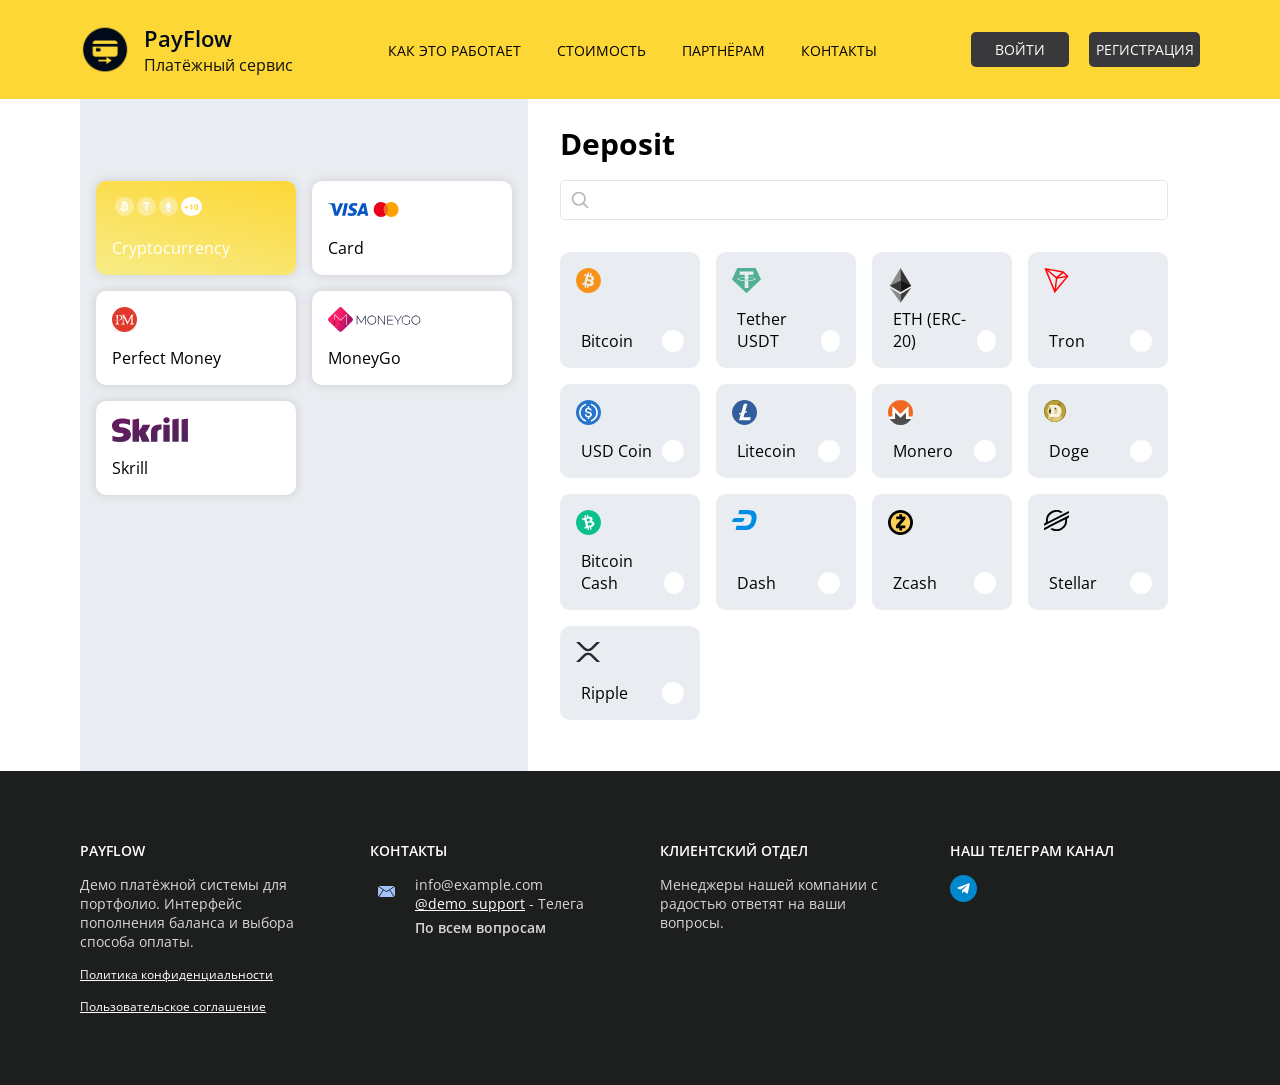
==== commit 0e6abe4c: "rename names" ====
--- a/index.html
+++ b/index.html
@@ -25,7 +25,7 @@
                 <ul class="header__menu">
                     <li class="header__menu-item"><a href="#" class="header__menu-item-link">Как это работает</a></li>
                     <li class="header__menu-item"><a href="#" class="header__menu-item-link">Стоимость</a></li>
-                    <li class="header__menu-item"><a href="#" class="header__menu-item-link">Партнерка</a></li>
+                    <li class="header__menu-item"><a href="#" class="header__menu-item-link">Партнёрам</a></li>
                     <li class="header__menu-item"><a href="#contacts" class="header__menu-item-link">Контакты</a></li>
                 </ul>
                 <div class="header__auth">
@@ -35,10 +35,10 @@
             </div>
         </section>
 
-        <section class="payment-sistems">
+        <section class="payment-systems">
             <div class="container">
                 <div class="d-flex flex-wrap">
-                    <div class="payment-sistems__left">
+                    <div class="payment-systems__left">
                         <div class="region opacity-0">
                             <span>Payment methods for the region</span><strong>Georgia </strong>
                             <a href="#">Change</a>
@@ -155,7 +155,7 @@
                                 </div>
                                 <div class="payment__title">MoneyGo</div>
                             </a>
-                            <a href="./cards-template/scrill.html" class="payment">
+                            <a href="./cards-template/skrill.html" class="payment">
                                 <div class="payment__icons">
                                 <svg viewBox="0 0 76 25" fill="none" xmlns="http://www.w3.org/2000/svg" id="skrill-card">
                                         <g class="skrill-svg svg-mono" fill="#fff">
@@ -188,12 +188,12 @@
                                         </g>
                                     </svg>
                                 </div>
-                                <div class="payment__title">Scrill</div>
+                                <div class="payment__title">Skrill</div>
                             </a>
 
                         </div>
                     </div>
-                    <div class="payment-sistems__right">
+                    <div class="payment-systems__right">
 
                         <!-- Deposit --- start --->
                         <div class="content deposit">
@@ -456,7 +456,7 @@
                                     </div>
                                 </article>
                                 <article class="transition__item">
-                                    <h3 class="transition__title">Tether USDT (TRK-20)</h3>
+                                    <h3 class="transition__title">Tether USDT (TRC-20)</h3>
                                     <div  class="d-flex">
                                         <p>transition time ~ 5 minutes</p>
                                         <span class="check">
@@ -524,7 +524,7 @@
                                     <strong>USDT</strong>
                                     <span>BEP-20</span>
                                 </div>
-                                <img src="./static/assets/img/shtrichcode.jpg" alt="Demo QR code">
+                                <img src="./static/assets/img/qr-code.jpg" alt="Demo QR code">
                                 <h3>Deposit address</h3>
                                 <p>0X4c60X4c60X4c60X4c60X4c60X4c60X4c60X4c60X4c6v0X4c6v0X4c6v</p>
                             </div>
--- a/static/assets/css/main.css
+++ b/static/assets/css/main.css
@@ -1,4 +1,4 @@
-@import url('_my-main.css');
+@import url('layout.css');
 
 /* Settings */
 * {
